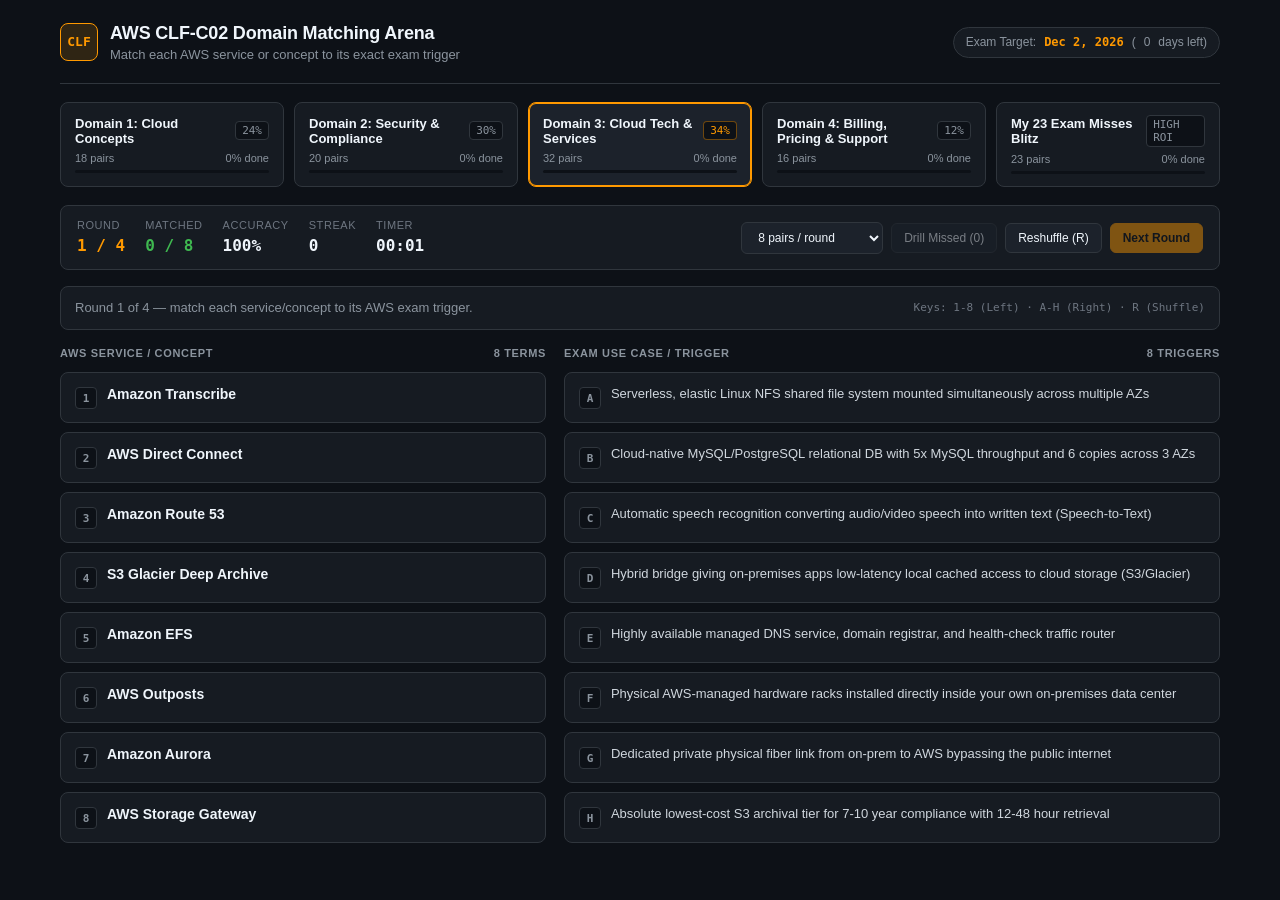
==== clf-c02-matching-game.html @ 7206f1bb "feat: add interactive AWS CLF-C02 domain matching arena game" ====
<!DOCTYPE html>
<html lang="en">
<head>
  <meta charset="UTF-8">
  <meta name="viewport" content="width=device-width, initial-scale=1.0">
  <title>AWS CLF-C02 Domain Matching Arena</title>
  <style>
    :root {
      --bg-canvas: #0d1117;
      --bg-surface: #161b22;
      --bg-elevated: #1c222b;
      --bg-hover: #212834;
      --border-default: #30363d;
      --border-strong: #484f58;
      --text-primary: #f0f6fc;
      --text-secondary: #8b949e;
      --text-muted: #6e7681;
      --aws-orange: #ff9900;
      --aws-orange-dim: rgba(255, 153, 0, 0.14);
      --accent-blue: #58a6ff;
      --accent-blue-dim: rgba(88, 166, 255, 0.14);
      --success: #2ea043;
      --success-bright: #3fb950;
      --success-dim: rgba(46, 160, 67, 0.15);
      --danger: #f85149;
      --danger-dim: rgba(248, 81, 73, 0.15);
      --radius: 8px;
      --font-sans: -apple-system, BlinkMacSystemFont, "Segoe UI", Roboto, Helvetica, Arial, sans-serif;
      --font-mono: ui-monospace, SFMono-Regular, Menlo, Monaco, Consolas, monospace;
    }

    * { box-sizing: border-box; margin: 0; padding: 0; }

    body {
      font-family: var(--font-sans);
      background: var(--bg-canvas);
      color: var(--text-primary);
      min-height: 100vh;
      line-height: 1.45;
      -webkit-font-smoothing: antialiased;
    }

    .app-shell {
      max-width: 1200px;
      margin: 0 auto;
      padding: 20px 20px 48px;
    }

    /* Header */
    .top-bar {
      display: flex;
      flex-wrap: wrap;
      align-items: center;
      justify-content: space-between;
      gap: 16px;
      padding-bottom: 18px;
      border-bottom: 1px solid var(--border-default);
      margin-bottom: 18px;
    }

    .brand {
      display: flex;
      align-items: center;
      gap: 12px;
    }

    .brand-badge {
      width: 38px;
      height: 38px;
      border-radius: var(--radius);
      background: var(--aws-orange-dim);
      border: 1px solid var(--aws-orange);
      color: var(--aws-orange);
      display: grid;
      place-items: center;
      font-weight: 700;
      font-family: var(--font-mono);
      font-size: 13px;
    }

    .brand h1 {
      font-size: 18px;
      font-weight: 600;
      letter-spacing: -0.01em;
    }

    .brand p {
      font-size: 13px;
      color: var(--text-secondary);
    }

    .countdown-pill {
      display: inline-flex;
      align-items: center;
      gap: 8px;
      padding: 6px 12px;
      border-radius: 999px;
      background: var(--bg-surface);
      border: 1px solid var(--border-default);
      font-size: 12px;
      color: var(--text-secondary);
    }

    .countdown-pill strong {
      color: var(--aws-orange);
      font-family: var(--font-mono);
    }

    /* Domain Tabs */
    .domain-tabs {
      display: grid;
      grid-template-columns: repeat(auto-fit, minmax(190px, 1fr));
      gap: 10px;
      margin-bottom: 18px;
    }

    .tab-btn {
      text-align: left;
      background: var(--bg-surface);
      border: 1px solid var(--border-default);
      border-radius: var(--radius);
      padding: 12px 14px;
      color: var(--text-primary);
      cursor: pointer;
      transition: border-color 0.15s ease, background 0.15s ease, transform 0.12s ease;
      position: relative;
    }

    .tab-btn:hover {
      background: var(--bg-elevated);
      border-color: var(--border-strong);
    }

    .tab-btn.active {
      background: var(--bg-elevated);
      border-color: var(--aws-orange);
      box-shadow: inset 0 0 0 1px var(--aws-orange);
    }

    .tab-top {
      display: flex;
      justify-content: space-between;
      align-items: center;
      margin-bottom: 4px;
      gap: 6px;
    }

    .tab-label {
      font-size: 13px;
      font-weight: 600;
    }

    .tab-weight {
      font-size: 11px;
      font-family: var(--font-mono);
      padding: 2px 6px;
      border-radius: 4px;
      background: var(--bg-canvas);
      border: 1px solid var(--border-default);
      color: var(--text-secondary);
    }

    .tab-btn.active .tab-weight {
      color: var(--aws-orange);
      border-color: rgba(255, 153, 0, 0.4);
    }

    .tab-meta {
      font-size: 11px;
      color: var(--text-secondary);
      display: flex;
      justify-content: space-between;
      margin-top: 6px;
    }

    .tab-progress-bar {
      height: 3px;
      background: var(--bg-canvas);
      border-radius: 2px;
      margin-top: 6px;
      overflow: hidden;
    }

    .tab-progress-fill {
      height: 100%;
      background: var(--success-bright);
      width: 0%;
      transition: width 0.25s ease;
    }

    /* HUD */
    .hud-bar {
      display: flex;
      flex-wrap: wrap;
      align-items: center;
      justify-content: space-between;
      gap: 12px;
      background: var(--bg-surface);
      border: 1px solid var(--border-default);
      border-radius: var(--radius);
      padding: 12px 16px;
      margin-bottom: 16px;
    }

    .hud-stats {
      display: flex;
      flex-wrap: wrap;
      gap: 20px;
    }

    .stat {
      display: flex;
      flex-direction: column;
    }

    .stat-label {
      font-size: 11px;
      text-transform: uppercase;
      letter-spacing: 0.05em;
      color: var(--text-muted);
    }

    .stat-val {
      font-size: 16px;
      font-weight: 600;
      font-family: var(--font-mono);
      color: var(--text-primary);
    }

    .stat-val.good { color: var(--success-bright); }
    .stat-val.accent { color: var(--aws-orange); }

    .hud-controls {
      display: flex;
      flex-wrap: wrap;
      align-items: center;
      gap: 8px;
    }

    .btn {
      background: var(--bg-elevated);
      border: 1px solid var(--border-default);
      color: var(--text-primary);
      padding: 7px 12px;
      border-radius: 6px;
      font-size: 12px;
      font-weight: 500;
      cursor: pointer;
      transition: background 0.15s ease, border-color 0.15s ease;
    }

    .btn:hover {
      background: var(--bg-hover);
      border-color: var(--border-strong);
    }

    .btn-primary {
      background: var(--aws-orange);
      border-color: var(--aws-orange);
      color: #0d1117;
      font-weight: 600;
    }

    .btn-primary:hover {
      background: #ffad33;
      border-color: #ffad33;
    }

    .btn:disabled {
      opacity: 0.45;
      cursor: not-allowed;
    }

    select.btn {
      padding-right: 24px;
    }

    /* Feedback Banner */
    .feedback-banner {
      min-height: 44px;
      padding: 10px 14px;
      border-radius: var(--radius);
      border: 1px solid var(--border-default);
      background: var(--bg-surface);
      margin-bottom: 16px;
      font-size: 13px;
      color: var(--text-secondary);
      display: flex;
      align-items: center;
      justify-content: space-between;
      gap: 12px;
      transition: border-color 0.2s ease, background 0.2s ease;
    }

    .feedback-banner.match {
      border-color: var(--success);
      background: var(--success-dim);
      color: var(--text-primary);
    }

    .feedback-banner.mismatch {
      border-color: var(--danger);
      background: var(--danger-dim);
      color: var(--text-primary);
    }

    .kbd-hint {
      font-size: 11px;
      color: var(--text-muted);
      font-family: var(--font-mono);
      white-space: nowrap;
    }

    /* Matching Board */
    .board {
      display: grid;
      grid-template-columns: 1fr 1.35fr;
      gap: 18px;
      align-items: start;
    }

    @media (max-width: 780px) {
      .board { grid-template-columns: 1fr; }
      .kbd-hint { display: none; }
    }

    .column-header {
      font-size: 11px;
      font-weight: 600;
      text-transform: uppercase;
      letter-spacing: 0.06em;
      color: var(--text-secondary);
      margin-bottom: 10px;
      display: flex;
      justify-content: space-between;
    }

    .card-stack {
      display: flex;
      flex-direction: column;
      gap: 9px;
    }

    .match-card {
      width: 100%;
      text-align: left;
      background: var(--bg-surface);
      border: 1px solid var(--border-default);
      border-radius: var(--radius);
      padding: 13px 14px;
      color: var(--text-primary);
      cursor: pointer;
      display: flex;
      align-items: flex-start;
      gap: 10px;
      font-size: 13.5px;
      transition: border-color 0.14s ease, background 0.14s ease, transform 0.12s ease, opacity 0.2s ease;
    }

    .match-card:hover:not(.matched) {
      background: var(--bg-elevated);
      border-color: var(--border-strong);
      transform: translateY(-1px);
    }

    .match-card.selected {
      background: var(--accent-blue-dim);
      border-color: var(--accent-blue);
      box-shadow: inset 0 0 0 1px var(--accent-blue);
    }

    .match-card.matched {
      background: var(--success-dim);
      border-color: rgba(46, 160, 67, 0.45);
      color: var(--text-secondary);
      cursor: default;
      opacity: 0.62;
    }

    .match-card.mismatch {
      background: var(--danger-dim);
      border-color: var(--danger);
      animation: shake 0.28s ease;
    }

    .key-tag {
      flex-shrink: 0;
      min-width: 22px;
      height: 22px;
      border-radius: 4px;
      background: var(--bg-canvas);
      border: 1px solid var(--border-default);
      color: var(--text-secondary);
      font-family: var(--font-mono);
      font-size: 11px;
      font-weight: 600;
      display: grid;
      place-items: center;
      margin-top: 1px;
    }

    .match-card.selected .key-tag {
      background: var(--accent-blue);
      border-color: var(--accent-blue);
      color: #0d1117;
    }

    .match-card.matched .key-tag {
      background: var(--success);
      border-color: var(--success);
      color: #ffffff;
    }

    .term-text {
      font-weight: 600;
      font-size: 14px;
    }

    .def-text {
      font-weight: 400;
      font-size: 13px;
      color: #d0d7de;
    }

    @keyframes shake {
      0%, 100% { transform: translateX(0); }
      25% { transform: translateX(-5px); }
      75% { transform: translateX(5px); }
    }

    /* Round Complete Overlay Card */
    .summary-panel {
      display: none;
      margin-top: 18px;
      background: var(--bg-surface);
      border: 1px solid var(--success);
      border-radius: var(--radius);
      padding: 20px;
    }

    .summary-panel.visible { display: block; }

    .summary-header {
      display: flex;
      flex-wrap: wrap;
      justify-content: space-between;
      align-items: center;
      gap: 12px;
      margin-bottom: 14px;
    }

    .summary-header h2 {
      font-size: 17px;
      color: var(--success-bright);
    }

    .missed-list {
      margin-top: 12px;
      border-top: 1px solid var(--border-default);
      padding-top: 12px;
    }

    .missed-list h3 {
      font-size: 12px;
      text-transform: uppercase;
      letter-spacing: 0.05em;
      color: var(--aws-orange);
      margin-bottom: 8px;
    }

    .missed-item {
      padding: 8px 10px;
      border-radius: 6px;
      background: var(--bg-canvas);
      border: 1px solid var(--border-default);
      margin-bottom: 6px;
      font-size: 13px;
    }

    .missed-item strong { color: var(--text-primary); }
    .missed-item span { color: var(--text-secondary); }
  </style>
</head>
<body>
  <div class="app-shell">
    <header class="top-bar">
      <div class="brand">
        <div class="brand-badge">CLF</div>
        <div>
          <h1>AWS CLF-C02 Domain Matching Arena</h1>
          <p>Match each AWS service or concept to its exact exam trigger</p>
        </div>
      </div>
      <div class="countdown-pill">
        Exam Target: <strong>Dec 2, 2026</strong> (<span id="daysLeft">8</span> days left)
      </div>
    </header>

    <nav class="domain-tabs" id="domainTabs" aria-label="CLF-C02 Domains"></nav>

    <section class="hud-bar">
      <div class="hud-stats">
        <div class="stat">
          <span class="stat-label">Round</span>
          <span class="stat-val accent" id="hudRound">1 / 2</span>
        </div>
        <div class="stat">
          <span class="stat-label">Matched</span>
          <span class="stat-val good" id="hudMatched">0 / 8</span>
        </div>
        <div class="stat">
          <span class="stat-label">Accuracy</span>
          <span class="stat-val" id="hudAccuracy">100%</span>
        </div>
        <div class="stat">
          <span class="stat-label">Streak</span>
          <span class="stat-val" id="hudStreak">0</span>
        </div>
        <div class="stat">
          <span class="stat-label">Timer</span>
          <span class="stat-val" id="hudTimer">00:00</span>
        </div>
      </div>
      <div class="hud-controls">
        <select id="roundSizeSelect" class="btn" title="Pairs per round">
          <option value="6">6 pairs / round</option>
          <option value="8" selected>8 pairs / round</option>
          <option value="10">10 pairs / round</option>
        </select>
        <button class="btn" id="btnRetryMissed" disabled>Drill Missed (0)</button>
        <button class="btn" id="btnShuffle">Reshuffle (R)</button>
        <button class="btn btn-primary" id="btnNextRound" disabled>Next Round</button>
      </div>
    </section>

    <div class="feedback-banner" id="feedbackBanner">
      <span id="feedbackText">Select a term on the left, then its matching AWS exam trigger on the right.</span>
      <span class="kbd-hint">Keys: 1-8 (Left) &middot; A-H (Right) &middot; R (Shuffle)</span>
    </div>

    <main class="board">
      <div>
        <div class="column-header">
          <span>AWS Service / Concept</span>
          <span id="leftCount"></span>
        </div>
        <div class="card-stack" id="leftColumn"></div>
      </div>
      <div>
        <div class="column-header">
          <span>Exam Use Case / Trigger</span>
          <span id="rightCount"></span>
        </div>
        <div class="card-stack" id="rightColumn"></div>
      </div>
    </main>

    <section class="summary-panel" id="summaryPanel">
      <div class="summary-header">
        <h2 id="summaryTitle">Round Complete</h2>
        <div style="display:flex; gap:8px;">
          <button class="btn" id="btnSummaryRetryMissed" style="display:none;">Drill Missed Pairs</button>
          <button class="btn btn-primary" id="btnSummaryNext">Continue</button>
        </div>
      </div>
      <p id="summaryStats" style="font-size:13px; color:var(--text-secondary);"></p>
      <div class="missed-list" id="missedListContainer" style="display:none;">
        <h3>Review Your Misses Before Moving On</h3>
        <div id="missedList"></div>
      </div>
    </section>
  </div>

  <script>
    const DECKS = {
      d1: {
        id: 'd1',
        name: 'Domain 1: Cloud Concepts',
        weight: '24%',
        pairs: [
          { term: 'Stop Guessing Capacity', def: 'Scale compute up/down on demand instead of buying idle servers ahead of holiday spikes', tip: 'Avoids over-provisioning and under-provisioning.' },
          { term: 'Trade Fixed for Variable Expense', def: 'Pay only for compute and storage consumed (OpEx) instead of upfront hardware CapEx', tip: 'Consumption-based pricing model.' },
          { term: 'Massive Economies of Scale', def: 'AWS aggregates usage from millions of customers to lower pay-as-you-go prices for everyone', tip: 'Volume-driven price reductions across AWS.' },
          { term: 'Operational Excellence Pillar', def: 'Operations as code, frequent small reversible changes, game days, and learning from failures', tip: 'Focuses on processes, runbooks, and automation.' },
          { term: 'Reliability Pillar', def: 'Automatically recover from failure, scale horizontally across Multi-AZ, and test recovery', tip: 'Focuses on architecture surviving & recovering from outages.' },
          { term: 'Performance Efficiency Pillar', def: 'Democratize advanced technologies, use serverless architectures, and go global in minutes', tip: 'Selecting the right resource types & sizes for workload speed.' },
          { term: 'Cost Optimization Pillar', def: 'Cloud Financial Management, consumption model, attribute spend, and use managed services', tip: 'Delivering business value at the lowest price point.' },
          { term: 'Sustainability Pillar', def: 'Reduce carbon footprint using energy-efficient AWS Graviton CPUs and maximizing utilization', tip: 'Minimizing environmental impact of cloud workloads.' },
          { term: 'Security Pillar', def: 'Strong identity foundation (least privilege), traceability, and encrypt data in transit & at rest', tip: 'Protecting data, systems, and assets at every layer.' },
          { term: 'AWS CAF: Business Perspective', def: 'Align cloud investments with digital transformation strategy and measurable business outcomes', tip: 'Business capabilities = Business, People, Governance.' },
          { term: 'AWS CAF: People Perspective', def: 'Workforce readiness, cloud skills training, culture, and organizational change management', tip: 'Focuses on teams and skills.' },
          { term: 'Rehost ("Lift and Shift")', def: 'Fastest migration strategy moving applications to AWS as-is with minimal changes', tip: 'Often uses AWS Application Migration Service (MGN).' },
          { term: 'Replatform ("Lift, Tinker & Shift")', def: 'Move to managed cloud services (e.g., self-managed DB to Amazon RDS) without rewriting app code', tip: 'Targeted cloud optimization without refactoring.' },
          { term: 'Repurchase ("Drop and Shop")', def: 'Replace legacy on-premises software by subscribing to a third-party SaaS product', tip: 'E.g., moving an old CRM to Salesforce or AWS Marketplace SaaS.' },
          { term: 'AWS SCT + AWS DMS', def: 'Convert database schema between different engines (Oracle to PostgreSQL) and migrate data', tip: 'Heterogeneous DB migration always pairs SCT + DMS.' },
          { term: 'Rightsizing (Compute Optimizer)', def: 'Analyze historical utilization to downsize over-provisioned EC2 instances to optimal types', tip: 'AWS Compute Optimizer uses ML for rightsizing recommendations.' },
          { term: 'AWS Snowball Edge', def: 'Ruggedized physical device for offline bulk transfer (80 TB) when internet bandwidth is slow', tip: 'Part of the AWS Snow Family for edge & offline migration.' },
          { term: 'AWS CloudFormation', def: 'Provision repeatable, identical AWS environments automatically using JSON/YAML templates (IaC)', tip: 'Native AWS Infrastructure as Code service.' }
        ]
      },
      d2: {
        id: 'd2',
        name: 'Domain 2: Security & Compliance',
        weight: '30%',
        pairs: [
          { term: 'Shared Responsibility: AWS', def: 'Security OF the Cloud: physical data centers, hardware, global network, and hypervisor layer', tip: 'AWS never accesses or patches your EC2 guest OS.' },
          { term: 'Shared Responsibility: Customer', def: 'Security IN the Cloud: customer data, IAM, Security Groups, encryption, and EC2 guest OS patches', tip: 'On RDS, OS & DB engine patching shifts to AWS.' },
          { term: 'Shared Controls (Both)', def: 'Patch Management, Configuration Management, and Awareness & Training', tip: 'Both AWS and the customer perform these at their respective layers.' },
          { term: 'AWS Artifact', def: 'Self-service portal to download AWS compliance reports (SOC, ISO, PCI) and accept HIPAA BAAs', tip: 'Think Artifact = audit paperwork & legal agreements.' },
          { term: 'AWS CloudTrail', def: 'Audits WHO did WHAT by logging every AWS API call and Management Console sign-in event', tip: 'CloudTrail leaves a paper trail for auditors.' },
          { term: 'AWS Config', def: 'Continuously records resource configuration history and evaluates changes against compliance rules', tip: 'Tells you WHAT a resource configuration looked like over time.' },
          { term: 'AWS Audit Manager', def: 'Continuously collects automated evidence to simplify ongoing risk and compliance audits', tip: 'Maps AWS usage to compliance frameworks like HIPAA/PCI.' },
          { term: 'Amazon GuardDuty', def: 'Intelligent ML threat detection analyzing CloudTrail, VPC Flow Logs, and DNS logs for attacks', tip: 'Spots compromised EC2s, crypto mining, and unusual API activity.' },
          { term: 'Amazon Inspector', def: 'Automated vulnerability scanner checking EC2, Lambda, and ECR images for software CVEs', tip: 'Think Inspector = inspects code/packages for CVEs.' },
          { term: 'Amazon Macie', def: 'Uses machine learning to automatically discover sensitive data and PII stored in Amazon S3', tip: 'Macie is strictly for S3 PII/sensitive data discovery.' },
          { term: 'AWS Security Hub', def: 'Central single-pane-of-glass dashboard aggregating findings from GuardDuty, Inspector, and Macie', tip: 'Unified security posture across accounts.' },
          { term: 'AWS Shield Standard', def: 'Free, always-on automatic Layer 3 & Layer 4 DDoS protection included for all AWS customers', tip: 'Shield Advanced adds 24/7 SRT & DDoS cost protection.' },
          { term: 'AWS WAF', def: 'Layer 7 Web Application Firewall blocking SQL injection, XSS, and malicious HTTP requests', tip: 'Attaches to CloudFront, ALB, and API Gateway.' },
          { term: 'Security Group vs. NACL', def: 'SG = Instance-level, stateful, allow-only | NACL = Subnet-level, stateless, allow & deny rules', tip: 'Use a NACL to explicitly block a specific bad IP.' },
          { term: 'Amazon Cognito', def: 'Authentication & user sign-up for millions of external web/mobile app end-users (social logins)', tip: 'Cognito = Customers / App End-Users.' },
          { term: 'AWS IAM Identity Center', def: 'Centralized workforce SSO for internal employees signing into multiple AWS Organizations accounts', tip: 'IAM Identity Center = Employees / Workforce.' },
          { term: 'AWS Secrets Manager', def: 'Securely stores database credentials and API keys with built-in automatic secret rotation', tip: 'Avoid hardcoding DB passwords in app code.' },
          { term: 'AWS CloudHSM vs. KMS', def: 'CloudHSM = Dedicated single-tenant HSM hardware (FIPS 140-2 L3) | KMS = Managed multi-tenant keys', tip: 'Single-tenant exclusive key control always means CloudHSM.' },
          { term: 'AWS Certificate Manager (ACM)', def: 'Provisions, manages, and automatically renews SSL/TLS certificates for HTTPS encryption in transit', tip: 'Public SSL/TLS certs via ACM are free.' },
          { term: 'IAM Role (Best Practice)', def: 'Grants temporary, auto-rotated credentials to EC2 instances or Lambda functions with least privilege', tip: 'Never store static IAM access keys on EC2.' }
        ]
      },
      d3: {
        id: 'd3',
        name: 'Domain 3: Cloud Tech & Services',
        weight: '34%',
        pairs: [
          { term: 'AWS Outposts', def: 'Physical AWS-managed hardware racks installed directly inside your own on-premises data center', tip: 'Your building = Outposts.' },
          { term: 'AWS Local Zones', def: 'AWS facilities placed in major metro areas (not your building) for single-digit ms latency', tip: 'Metro city proximity = Local Zones.' },
          { term: 'AWS Wavelength', def: 'Embeds AWS compute and storage directly inside 5G mobile telecom carrier networks', tip: '5G carrier edge = Wavelength.' },
          { term: 'AWS Fargate', def: 'Serverless compute engine for running Docker containers on Amazon ECS or EKS with no EC2 servers', tip: 'Serverless containers = Fargate; Serverless functions = Lambda.' },
          { term: 'AWS Elastic Beanstalk', def: 'PaaS where you upload web app code and AWS handles EC2, ELB, and Auto Scaling automatically', tip: 'Just upload code (Python/Java/Node) while keeping EC2 access.' },
          { term: 'Amazon S3 Intelligent-Tiering', def: 'Automatically moves S3 objects across tiers for unpredictable access patterns with zero retrieval fees', tip: 'Unknown or changing access patterns = Intelligent-Tiering.' },
          { term: 'S3 Glacier Deep Archive', def: 'Absolute lowest-cost S3 archival tier for 7-10 year compliance with 12-48 hour retrieval', tip: 'Cheapest storage in AWS.' },
          { term: 'EC2 Instance Store', def: 'Ephemeral (temporary) physically attached block storage — data is permanently lost on stop/terminate', tip: 'Scratch/cache only; persistent block storage is EBS.' },
          { term: 'Amazon EBS', def: 'Persistent network-attached block storage volume for a single EC2 instance within one AZ', tip: 'Data survives EC2 stop/start; snapshots go to S3.' },
          { term: 'Amazon EFS', def: 'Serverless, elastic Linux NFS shared file system mounted simultaneously across multiple AZs', tip: 'Linux multi-AZ file share = EFS; Windows SMB = FSx.' },
          { term: 'AWS Storage Gateway', def: 'Hybrid bridge giving on-premises apps low-latency local cached access to cloud storage (S3/Glacier)', tip: 'On-prem cached cloud storage = Storage Gateway.' },
          { term: 'Amazon Aurora', def: 'Cloud-native MySQL/PostgreSQL relational DB with 5x MySQL throughput and 6 copies across 3 AZs', tip: 'Auto-scales storage up to 128 TB.' },
          { term: 'Amazon DynamoDB', def: 'Fully managed serverless NoSQL key-value/document DB with single-digit millisecond latency', tip: 'Key-value/document at any scale.' },
          { term: 'Amazon Neptune', def: 'Fully managed graph database for social networks, fraud detection, and complex relationships', tip: 'Connected relationships/fraud = Neptune.' },
          { term: 'Amazon Athena', def: 'Serverless interactive SQL queries executed directly against files stored in Amazon S3', tip: 'No servers, no loading data — pay per TB scanned.' },
          { term: 'Amazon Redshift', def: 'Petabyte-scale cloud data warehouse (OLAP) for complex business intelligence SQL analytics', tip: 'Data warehouse = Redshift; ad-hoc S3 SQL = Athena.' },
          { term: 'AWS Glue', def: 'Serverless ETL (Extract, Transform, Load) service and centralized Data Catalog', tip: 'Prepares and transforms data for analytics.' },
          { term: 'Amazon Kinesis', def: 'Ingests and analyzes real-time streaming data (IoT telemetry, GPS, clickstreams) continuously', tip: 'Real-time streaming = Kinesis.' },
          { term: 'Amazon Textract', def: 'Extracts printed text, handwriting, and key-value tables from scanned PDF documents/forms', tip: 'Ex-TRACT text from scanned documents.' },
          { term: 'Amazon Polly', def: 'Converts written text into lifelike spoken audio (Text-to-Speech)', tip: '"Polly wants a cracker!" = talking parrot = Text-to-Speech.' },
          { term: 'Amazon Transcribe', def: 'Automatic speech recognition converting audio/video speech into written text (Speech-to-Text)', tip: 'Like a court transcriber writing down audio.' },
          { term: 'Amazon Rekognition', def: 'Analyzes images and videos to detect objects, faces, celebrities, and inappropriate content', tip: 'Computer vision for images & video.' },
          { term: 'Amazon Connect', def: 'Cloud-based omnichannel contact/call center (voice & chat routing) billed per call minute', tip: 'Connect = Call center; Lex = AI Chatbot.' },
          { term: 'Amazon WorkSpaces', def: 'Managed, persistent cloud virtual Windows and Linux desktops (VDI) for remote employees', tip: 'Full virtual desktop = WorkSpaces.' },
          { term: 'Amazon AppStream 2.0', def: 'Streams individual desktop applications directly into a user web browser without full VDI', tip: 'Browser-streamed apps = AppStream 2.0.' },
          { term: 'Amazon SQS', def: 'Managed pull-based message queue to decouple microservices and buffer traffic spikes', tip: 'Queue/decoupling = SQS.' },
          { term: 'Amazon SNS', def: 'Pub/Sub push notification service fanning out alerts to email, SMS, and Lambda simultaneously', tip: 'Fan-out push alerts = SNS; Workflows = Step Functions.' },
          { term: 'AWS CodePipeline', def: 'Orchestrates the end-to-end CI/CD release pipeline (CodeCommit -> CodeBuild -> CodeDeploy)', tip: 'Orchestrates releases; AWS X-Ray traces microservice latency.' },
          { term: 'AWS Direct Connect', def: 'Dedicated private physical fiber link from on-prem to AWS bypassing the public internet', tip: 'Site-to-Site VPN is encrypted over the public internet.' },
          { term: 'AWS Global Accelerator', def: 'Routes TCP/UDP/HTTP traffic over AWS private network using two static Anycast IPs (no caching)', tip: 'Static Anycast IPs & UDP = Global Accelerator; CDN caching = CloudFront.' },
          { term: 'NAT Gateway', def: 'Allows EC2 instances in a private subnet outbound-only internet access while blocking inbound traffic', tip: 'Public subnet = Internet Gateway; Private subnet = NAT Gateway.' },
          { term: 'Amazon Route 53', def: 'Highly available managed DNS service, domain registrar, and health-check traffic router', tip: 'Port 53 = DNS.' }
        ]
      },
      d4: {
        id: 'd4',
        name: 'Domain 4: Billing, Pricing & Support',
        weight: '12%',
        pairs: [
          { term: 'EC2 Spot Instances', def: 'Up to 90% off unused EC2 capacity for fault-tolerant, interruptible jobs (2-minute warning)', tip: 'Lowest cost for stateless batch workloads.' },
          { term: 'Compute Savings Plans', def: 'Most flexible 1- or 3-year spend commitment covering EC2 families, Regions, Fargate, and Lambda', tip: 'Standard RIs lock you to one EC2 family & Region.' },
          { term: 'EC2 Dedicated Hosts', def: 'Physical server dedicated solely to you with socket/core visibility for BYOL licensing compliance', tip: 'Dedicated Instances isolate hardware but hide sockets/cores.' },
          { term: 'Inbound vs. Outbound Data', def: 'Data transfer IN from the public internet is FREE ($0); data OUT to internet/cross-Region is charged', tip: 'IN = Free, OUT = Paid.' },
          { term: 'AWS Pricing Calculator', def: 'Estimates monthly AWS architecture costs BEFORE deploying any cloud resources', tip: 'Pre-deployment cost estimator.' },
          { term: 'AWS Cost Explorer', def: 'Visualizes historical AWS spending trends and forecasts costs up to 12 months ahead', tip: 'Post-deployment spend visualization & forecasting.' },
          { term: 'AWS Budgets', def: 'Sets custom cost or usage thresholds and sends automated email/SNS alerts when exceeded', tip: 'Think Budgets = threshold alerts.' },
          { term: 'AWS Cost & Usage Report (CUR)', def: 'Most comprehensive, granular line-item billing dataset delivered to Amazon S3', tip: 'Deepest billing granularity in AWS.' },
          { term: 'AWS Organizations', def: 'Consolidated single invoice, combined volume tier discounts, and shared RIs/Savings Plans', tip: 'Also enforces guardrails via Service Control Policies (SCPs).' },
          { term: 'Cost Allocation Tags', def: 'Key-value labels (e.g., Department=Sales) activated to break down costs by team in billing reports', tip: 'Must be activated in the Billing Console.' },
          { term: 'AWS Basic Support (Free)', def: 'Account & billing support only + 7 core Trusted Advisor checks (NO technical support engineers)', tip: 'Free for all AWS accounts.' },
          { term: 'AWS Business Support', def: 'Lowest-cost plan with 24/7 phone/chat/email (<1h Prod Down) AND full Trusted Advisor checks', tip: 'Also unlocks the AWS Support API.' },
          { term: 'AWS Enterprise On-Ramp', def: 'Includes Pooled TAMs, Concierge Support, 1 IEM/year, and <30 min Business-Critical Down SLA', tip: 'Bridge between Business and full Enterprise.' },
          { term: 'AWS Enterprise Support', def: 'Dedicated Technical Account Manager (TAM), Concierge Support, IEM included, and <15 min Critical SLA', tip: 'Fastest SLA (<15 min) + Dedicated TAM.' },
          { term: 'AWS Trusted Advisor', def: 'Real-time best-practice checks across Cost, Performance, Security, Fault Tolerance, & Service Limits', tip: '7 core checks on Basic/Dev; full set on Business+.' },
          { term: 'AWS IQ', def: 'Marketplace connecting customers with vetted, AWS-certified third-party freelancers for short projects', tip: 'Freelancers = IQ; AWS runs your ops = AMS; 3rd-party software = Marketplace.' }
        ]
      },
      misses: {
        id: 'misses',
        name: 'My 23 Exam Misses Blitz',
        weight: 'HIGH ROI',
        pairs: [
          { term: 'Stop Guessing Capacity', def: 'Avoid buying idle physical servers months ahead of holiday spikes (not Economies of Scale)', tip: 'Q1 miss — idle over-provisioned servers = Stop Guessing Capacity.' },
          { term: 'Operational Excellence Pillar', def: 'Operations as code, game days, and small reversible changes (not Reliability)', tip: 'Q7 miss — Processes & automation = Operational Excellence.' },
          { term: 'AWS SCT + AWS DMS', def: 'Migrate Oracle to Aurora PostgreSQL: SCT converts schema + DMS migrates data', tip: 'Q11 miss — Heterogeneous DB migration needs SCT + DMS.' },
          { term: 'Sustainability Pillar', def: 'Energy-efficient AWS Graviton processors and reducing carbon footprint (not Cost Optimization)', tip: 'Q28 miss — Carbon footprint / Graviton = Sustainability.' },
          { term: 'Performance Efficiency Pillar', def: 'Use serverless architectures and democratize advanced technologies', tip: 'Q55 miss — Serverless + democratize tech = Performance Efficiency.' },
          { term: 'Amazon Cognito', def: 'Millions of external web/mobile app end-users & social logins (not IAM Identity Center)', tip: 'Q17 miss — End-users = Cognito; Employees = IAM Identity Center.' },
          { term: 'Amazon GuardDuty', def: 'ML threat detection on CloudTrail, VPC Flow Logs, & DNS logs (not Macie)', tip: 'Q45 miss — Log threat detection = GuardDuty; S3 PII = Macie.' },
          { term: 'AWS CloudHSM', def: 'Dedicated single-tenant hardware security module for exclusive key control (not KMS)', tip: 'Q60 miss — Single-tenant HSM = CloudHSM.' },
          { term: 'Amazon Textract', def: 'Extract printed text, handwriting, and tables from scanned PDF invoices (not Transcribe)', tip: 'Q13 miss — Scanned docs = Textract.' },
          { term: 'Amazon Polly', def: 'Convert written text into lifelike spoken audio — Text-to-Speech (not Transcribe)', tip: 'Q58 miss — "Polly wants a cracker!" = Text-to-Speech.' },
          { term: 'AWS Outposts', def: 'Physical AWS-managed hardware racks inside your own factory/data center (not Local Zones)', tip: 'Q21 miss — Inside YOUR building = Outposts.' },
          { term: 'Amazon Athena', def: 'Serverless ad-hoc SQL queries directly on files in Amazon S3 (not Redshift)', tip: 'Q24 miss — Serverless SQL on S3 = Athena.' },
          { term: 'Amazon Neptune', def: 'Managed Graph database for social networks & fraud detection rings (not DynamoDB)', tip: 'Q27 miss — Complex connected relationships = Neptune.' },
          { term: 'Amazon WorkSpaces', def: 'Persistent cloud virtual Windows/Linux desktops (not AppStream 2.0)', tip: 'Q32 miss — Full desktops = WorkSpaces; Browser apps = AppStream.' },
          { term: 'AWS CodePipeline', def: 'Orchestrates end-to-end CI/CD release pipeline (not AWS X-Ray)', tip: 'Q36 miss — CI/CD orchestration = CodePipeline; Tracing = X-Ray.' },
          { term: 'Amazon Connect', def: 'Cloud omnichannel customer contact/call center billed per minute (not Lex)', tip: 'Q41 miss — Call center = Connect; Chatbot = Lex.' },
          { term: 'EC2 Instance Store', def: 'Ephemeral local disk — data is permanently lost when EC2 is stopped (not persistent)', tip: 'Q43 miss — Ephemeral/lost on stop = Instance Store.' },
          { term: 'AWS Storage Gateway', def: 'Hybrid on-premises local cache seamlessly backed by Amazon S3 (not EBS)', tip: 'Q53 miss — On-prem hybrid cache = Storage Gateway.' },
          { term: 'Amazon SNS', def: 'Pub/Sub push notifications fanning out to email, SMS, and Lambda (not Step Functions)', tip: 'Q51 miss — Push alerts = SNS; Workflows = Step Functions.' },
          { term: 'AWS Elastic Beanstalk', def: 'PaaS where you just upload web code and AWS manages EC2/ELB/Auto Scaling (not ECS)', tip: 'Q61 miss — Upload code PaaS = Elastic Beanstalk.' },
          { term: 'AWS Business Support', def: 'Lowest-cost plan with 24/7 phone/chat/email + Full Trusted Advisor checks (not Basic)', tip: 'Q4 miss — Basic has zero technical engineers.' },
          { term: 'Data Transfer IN ($0)', def: 'Inbound data from the public internet into AWS is FREE; outbound is charged', tip: 'Q47 miss — IN = Free ($0), OUT = Paid.' },
          { term: 'Compute Savings Plans', def: 'Most flexible 1-3 yr discount across EC2 families, Regions, Fargate, & Lambda (not Standard RI)', tip: 'Q54 miss — Maximum flexibility = Compute Savings Plans.' }
        ]
      }
    };

    const STORAGE_KEY = 'aws_clf_c02_matching_v1';
    const state = {
      deckId: 'd3', // default to Domain 3 (#1 priority)
      roundSize: 8,
      rounds: [],
      roundIndex: 0,
      currentPairs: [],
      leftItems: [],
      rightItems: [],
      selectedLeft: null,
      selectedRight: null,
      matchedIds: new Set(),
      attempts: 0,
      correct: 0,
      streak: 0,
      missedThisDeck: new Map(), // term -> pair
      isMissedDrill: false,
      timerSec: 0,
      timerHandle: null,
      locked: false,
      progress: loadProgress()
    };

    function loadProgress() {
      try { return JSON.parse(localStorage.getItem(STORAGE_KEY)) || {}; }
      catch { return {}; }
    }

    function saveProgress() {
      try { localStorage.setItem(STORAGE_KEY, JSON.stringify(state.progress)); }
      catch {}
    }

    function shuffle(arr) {
      const a = [...arr];
      for (let i = a.length - 1; i > 0; i--) {
        const j = Math.floor(Math.random() * (i + 1));
        [a[i], a[j]] = [a[j], a[i]];
      }
      return a;
    }

    function formatTime(sec) {
      const m = String(Math.floor(sec / 60)).padStart(2, '0');
      const s = String(sec % 60).padStart(2, '0');
      return `${m}:${s}`;
    }

    function updateCountdown() {
      const examDate = new Date('2026-12-02T09:00:00');
      const now = new Date();
      const diff = Math.max(0, Math.ceil((examDate - now) / (1000 * 60 * 60 * 24)));
      document.getElementById('daysLeft').textContent = diff;
    }

    function startTimer() {
      stopTimer();
      state.timerSec = 0;
      document.getElementById('hudTimer').textContent = '00:00';
      state.timerHandle = setInterval(() => {
        state.timerSec++;
        document.getElementById('hudTimer').textContent = formatTime(state.timerSec);
      }, 1000);
    }

    function stopTimer() {
      if (state.timerHandle) {
        clearInterval(state.timerHandle);
        state.timerHandle = null;
      }
    }

    function renderTabs() {
      const container = document.getElementById('domainTabs');
      container.innerHTML = '';
      Object.values(DECKS).forEach(deck => {
        const p = state.progress[deck.id] || { mastered: 0, bestTime: null };
        const pct = Math.min(100, Math.round((p.mastered / deck.pairs.length) * 100));
        const btn = document.createElement('button');
        btn.className = `tab-btn ${state.deckId === deck.id ? 'active' : ''}`;
        btn.innerHTML = `
          <div class="tab-top">
            <span class="tab-label">${deck.name}</span>
            <span class="tab-weight">${deck.weight}</span>
          </div>
          <div class="tab-meta">
            <span>${deck.pairs.length} pairs</span>
            <span>${p.bestTime ? 'Best ' + formatTime(p.bestTime) : pct + '% done'}</span>
          </div>
          <div class="tab-progress-bar">
            <div class="tab-progress-fill" style="width:${pct}%"></div>
          </div>
        `;
        btn.onclick = () => selectDeck(deck.id);
        container.appendChild(btn);
      });
    }

    function selectDeck(deckId, customPairs = null) {
      state.deckId = deckId;
      state.isMissedDrill = Boolean(customPairs);
      const source = customPairs ? shuffle(customPairs) : shuffle(DECKS[deckId].pairs);
      state.rounds = [];
      for (let i = 0; i < source.length; i += state.roundSize) {
        state.rounds.push(source.slice(i, i + state.roundSize));
      }
      state.roundIndex = 0;
      if (!customPairs) state.missedThisDeck.clear();
      renderTabs();
      loadRound(0);
    }

    function loadRound(idx) {
      state.roundIndex = idx;
      state.currentPairs = state.rounds[idx].map((p, i) => ({ ...p, uid: i }));
      state.leftItems = shuffle(state.currentPairs);
      state.rightItems = shuffle(state.currentPairs);
      state.selectedLeft = null;
      state.selectedRight = null;
      state.matchedIds = new Set();
      state.attempts = 0;
      state.correct = 0;
      state.streak = 0;
      state.locked = false;

      document.getElementById('summaryPanel').classList.remove('visible');
      document.getElementById('btnNextRound').disabled = true;
      setFeedback('neutral', state.isMissedDrill
        ? 'Missed-Pair Drill Mode: lock these into muscle memory!'
        : `Round ${idx + 1} of ${state.rounds.length} — match each service/concept to its AWS exam trigger.`);
      renderBoard();
      updateHud();
      startTimer();
    }

    function setFeedback(type, text) {
      const banner = document.getElementById('feedbackBanner');
      banner.className = 'feedback-banner' + (type === 'match' ? ' match' : type === 'mismatch' ? ' mismatch' : '');
      document.getElementById('feedbackText').textContent = text;
    }

    function updateHud() {
      const total = state.currentPairs.length;
      const matched = state.matchedIds.size;
      const acc = state.attempts === 0 ? 100 : Math.round((state.correct / state.attempts) * 100);
      document.getElementById('hudRound').textContent = state.isMissedDrill
        ? 'MISSES'
        : `${state.roundIndex + 1} / ${state.rounds.length}`;
      document.getElementById('hudMatched').textContent = `${matched} / ${total}`;
      document.getElementById('hudAccuracy').textContent = `${acc}%`;
      document.getElementById('hudStreak').textContent = state.streak;

      const missedCount = state.missedThisDeck.size;
      const btnMissed = document.getElementById('btnRetryMissed');
      btnMissed.textContent = `Drill Missed (${missedCount})`;
      btnMissed.disabled = missedCount === 0;
    }

    function renderBoard() {
      const leftCol = document.getElementById('leftColumn');
      const rightCol = document.getElementById('rightColumn');
      leftCol.innerHTML = '';
      rightCol.innerHTML = '';

      document.getElementById('leftCount').textContent = `${state.leftItems.length} terms`;
      document.getElementById('rightCount').textContent = `${state.rightItems.length} triggers`;

      state.leftItems.forEach((item, idx) => {
        const card = document.createElement('button');
        const isMatched = state.matchedIds.has(item.uid);
        const isSelected = state.selectedLeft === item.uid;
        card.className = `match-card ${isMatched ? 'matched' : ''} ${isSelected ? 'selected' : ''}`;
        card.dataset.side = 'left';
        card.dataset.uid = item.uid;
        card.disabled = isMatched;
        card.innerHTML = `
          <span class="key-tag">${isMatched ? '✓' : idx + 1}</span>
          <span class="term-text">${item.term}</span>
        `;
        card.onclick = () => handleSelect('left', item.uid);
        leftCol.appendChild(card);
      });

      const letters = 'ABCDEFGHIJ';
      state.rightItems.forEach((item, idx) => {
        const card = document.createElement('button');
        const isMatched = state.matchedIds.has(item.uid);
        const isSelected = state.selectedRight === item.uid;
        card.className = `match-card ${isMatched ? 'matched' : ''} ${isSelected ? 'selected' : ''}`;
        card.dataset.side = 'right';
        card.dataset.uid = item.uid;
        card.disabled = isMatched;
        card.innerHTML = `
          <span class="key-tag">${isMatched ? '✓' : letters[idx]}</span>
          <span class="def-text">${item.def}</span>
        `;
        card.onclick = () => handleSelect('right', item.uid);
        rightCol.appendChild(card);
      });
    }

    function handleSelect(side, uid) {
      if (state.locked || state.matchedIds.has(uid)) return;

      if (side === 'left') {
        state.selectedLeft = state.selectedLeft === uid ? null : uid;
      } else {
        state.selectedRight = state.selectedRight === uid ? null : uid;
      }

      if (state.selectedLeft !== null && state.selectedRight !== null) {
        evaluatePair(state.selectedLeft, state.selectedRight);
      } else {
        renderBoard();
      }
    }

    function evaluatePair(leftUid, rightUid) {
      state.attempts++;
      const leftPair = state.currentPairs.find(p => p.uid === leftUid);

      if (leftUid === rightUid) {
        state.correct++;
        state.streak++;
        state.matchedIds.add(leftUid);
        state.selectedLeft = null;
        state.selectedRight = null;
        setFeedback('match', `Matched! ${leftPair.term} — ${leftPair.tip}`);
        renderBoard();
        updateHud();

        if (state.matchedIds.size === state.currentPairs.length) {
          onRoundComplete();
        }
      } else {
        state.streak = 0;
        state.locked = true;
        state.missedThisDeck.set(leftPair.term, leftPair);
        setFeedback('mismatch', `Mismatch — Hint for ${leftPair.term}: ${leftPair.tip}`);
        renderBoard();

        // Flash red mismatch on the two chosen cards
        const lCard = document.querySelector(`.match-card[data-side="left"][data-uid="${leftUid}"]`);
        const rCard = document.querySelector(`.match-card[data-side="right"][data-uid="${rightUid}"]`);
        if (lCard) lCard.classList.add('mismatch');
        if (rCard) rCard.classList.add('mismatch');
        updateHud();

        setTimeout(() => {
          state.selectedLeft = null;
          state.selectedRight = null;
          state.locked = false;
          renderBoard();
        }, 420);
      }
    }

    function onRoundComplete() {
      stopTimer();
      const acc = Math.round((state.correct / state.attempts) * 100);
      const hasNext = state.roundIndex < state.rounds.length - 1;

      if (!state.isMissedDrill) {
        const prev = state.progress[state.deckId] || { mastered: 0, bestTime: null };
        const completedSoFar = Math.min(
          DECKS[state.deckId].pairs.length,
          (state.roundIndex + 1) * state.roundSize
        );
        prev.mastered = Math.max(prev.mastered, completedSoFar);
        if (!hasNext && (prev.bestTime === null || state.timerSec < prev.bestTime)) {
          prev.bestTime = state.timerSec;
        }
        state.progress[state.deckId] = prev;
        saveProgress();
        renderTabs();
      }

      document.getElementById('btnNextRound').disabled = !hasNext;
      const panel = document.getElementById('summaryPanel');
      panel.classList.add('visible');

      document.getElementById('summaryTitle').textContent = hasNext
        ? `Round ${state.roundIndex + 1} Complete!`
        : `${DECKS[state.deckId].name} — Deck Cleared!`;

      document.getElementById('summaryStats').textContent =
        `Accuracy: ${acc}% (${state.correct}/${state.attempts}) • Time: ${formatTime(state.timerSec)} • Misses this deck: ${state.missedThisDeck.size}`;

      const nextBtn = document.getElementById('btnSummaryNext');
      nextBtn.textContent = hasNext ? `Start Round ${state.roundIndex + 2}` : 'Play Deck Again';
      nextBtn.onclick = () => {
        if (hasNext) loadRound(state.roundIndex + 1);
        else selectDeck(state.deckId);
      };

      const missedArr = Array.from(state.missedThisDeck.values());
      const missedBox = document.getElementById('missedListContainer');
      const missedBtn = document.getElementById('btnSummaryRetryMissed');
      if (missedArr.length > 0) {
        missedBox.style.display = 'block';
        missedBtn.style.display = 'inline-block';
        document.getElementById('missedList').innerHTML = missedArr.map(m =>
          `<div class="missed-item"><strong>${m.term}:</strong> <span>${m.def}</span></div>`
        ).join('');
      } else {
        missedBox.style.display = 'none';
        missedBtn.style.display = 'none';
      }
    }

    // Controls
    document.getElementById('btnShuffle').onclick = () => selectDeck(state.deckId);
    document.getElementById('btnNextRound').onclick = () => {
      if (state.roundIndex < state.rounds.length - 1) loadRound(state.roundIndex + 1);
    };
    document.getElementById('btnRetryMissed').onclick = () => {
      const missed = Array.from(state.missedThisDeck.values());
      if (missed.length) selectDeck(state.deckId, missed);
    };
    document.getElementById('btnSummaryRetryMissed').onclick = () => {
      const missed = Array.from(state.missedThisDeck.values());
      if (missed.length) selectDeck(state.deckId, missed);
    };
    document.getElementById('roundSizeSelect').onchange = (e) => {
      state.roundSize = Number(e.target.value);
      selectDeck(state.deckId);
    };

    // Keyboard shortcuts: 1-9/0 for left, A-J for right, R for reshuffle
    document.addEventListener('keydown', (e) => {
      if (e.target.tagName === 'SELECT' || e.target.tagName === 'INPUT') return;
      const key = e.key.toUpperCase();
      if (key === 'R') { selectDeck(state.deckId); return; }
      if (/^[1-9]$/.test(key)) {
        const idx = Number(key) - 1;
        if (state.leftItems[idx]) handleSelect('left', state.leftItems[idx].uid);
      } else if (key === '0' && state.leftItems[9]) {
        handleSelect('left', state.leftItems[9].uid);
      } else if (/^[A-J]$/.test(key)) {
        const idx = key.charCodeAt(0) - 65;
        if (state.rightItems[idx]) handleSelect('right', state.rightItems[idx].uid);
      }
    });

    updateCountdown();
    selectDeck('d3');
  </script>
</body>
</html>
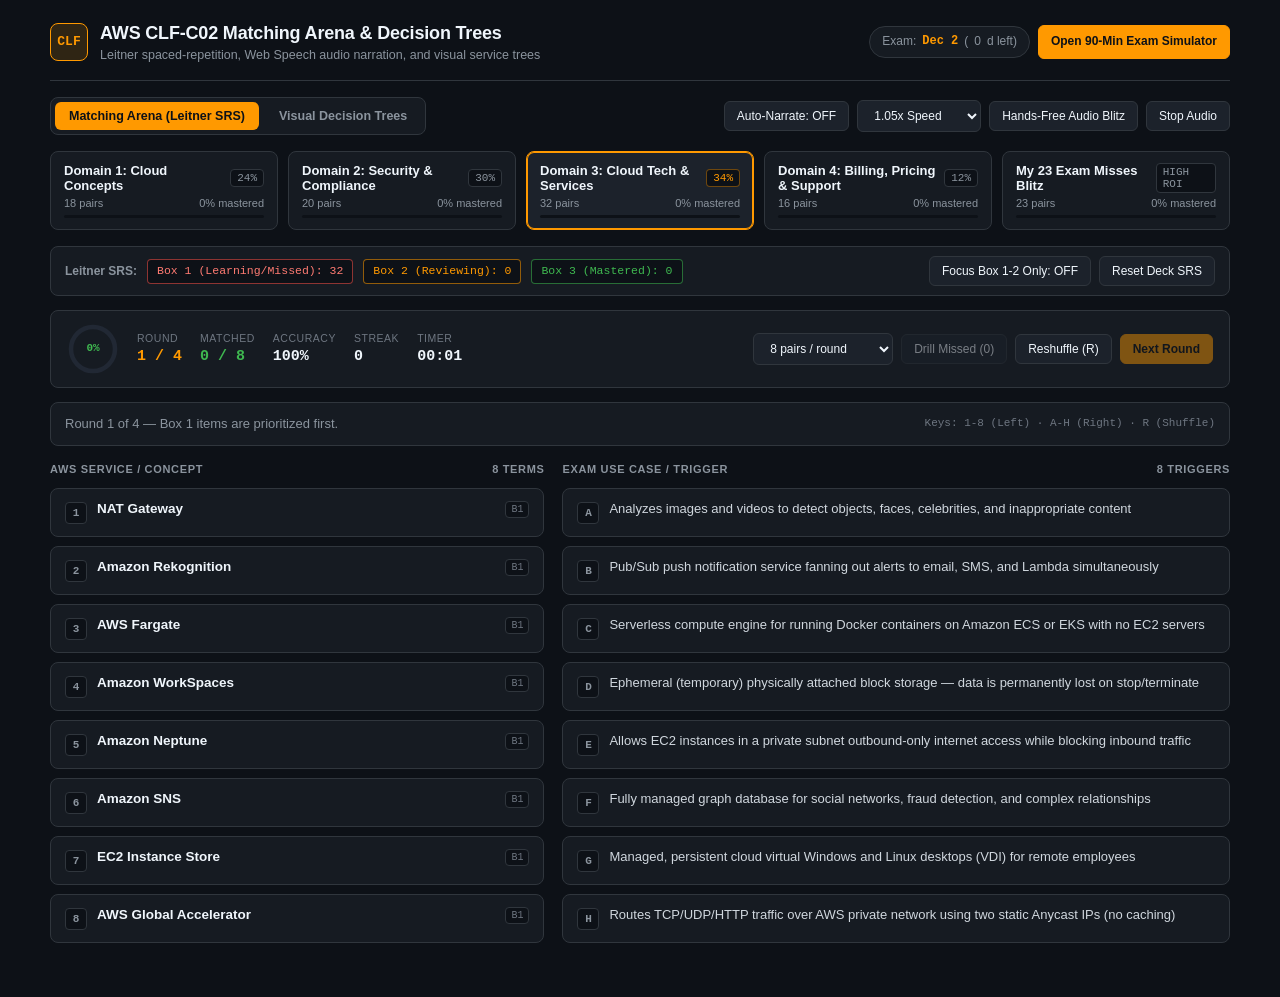
==== commit b769cc0c: "feat(clf-c02): add CLF-C02 exam simulator, exam data, practice exams 02-03, and update matching game" ====
--- a/clf-c02-matching-game.html
+++ b/clf-c02-matching-game.html
@@ -3,7 +3,7 @@
 <head>
   <meta charset="UTF-8">
   <meta name="viewport" content="width=device-width, initial-scale=1.0">
-  <title>AWS CLF-C02 Domain Matching Arena</title>
+  <title>AWS CLF-C02 Matching Arena, Leitner SRS &amp; Decision Trees</title>
   <style>
     :root {
       --bg-canvas: #0d1117;
@@ -40,387 +40,171 @@
       -webkit-font-smoothing: antialiased;
     }
 
-    .app-shell {
-      max-width: 1200px;
-      margin: 0 auto;
-      padding: 20px 20px 48px;
-    }
+    .app-shell { max-width: 1220px; margin: 0 auto; padding: 20px 20px 52px; }
 
     /* Header */
     .top-bar {
-      display: flex;
-      flex-wrap: wrap;
-      align-items: center;
-      justify-content: space-between;
-      gap: 16px;
-      padding-bottom: 18px;
-      border-bottom: 1px solid var(--border-default);
-      margin-bottom: 18px;
-    }
-
-    .brand {
-      display: flex;
-      align-items: center;
-      gap: 12px;
-    }
-
+      display: flex; flex-wrap: wrap; align-items: center; justify-content: space-between;
+      gap: 14px; padding-bottom: 16px; border-bottom: 1px solid var(--border-default); margin-bottom: 16px;
+    }
+    .brand { display: flex; align-items: center; gap: 12px; }
     .brand-badge {
-      width: 38px;
-      height: 38px;
-      border-radius: var(--radius);
-      background: var(--aws-orange-dim);
-      border: 1px solid var(--aws-orange);
-      color: var(--aws-orange);
-      display: grid;
-      place-items: center;
-      font-weight: 700;
-      font-family: var(--font-mono);
-      font-size: 13px;
-    }
-
-    .brand h1 {
-      font-size: 18px;
-      font-weight: 600;
-      letter-spacing: -0.01em;
-    }
-
-    .brand p {
-      font-size: 13px;
-      color: var(--text-secondary);
-    }
-
+      width: 38px; height: 38px; border-radius: var(--radius);
+      background: var(--aws-orange-dim); border: 1px solid var(--aws-orange);
+      color: var(--aws-orange); display: grid; place-items: center;
+      font-weight: 700; font-family: var(--font-mono); font-size: 13px;
+    }
+    .brand h1 { font-size: 18px; font-weight: 600; letter-spacing: -0.01em; }
+    .brand p { font-size: 12.5px; color: var(--text-secondary); }
+
+    .header-right { display: flex; flex-wrap: wrap; align-items: center; gap: 8px; }
     .countdown-pill {
-      display: inline-flex;
-      align-items: center;
-      gap: 8px;
-      padding: 6px 12px;
-      border-radius: 999px;
-      background: var(--bg-surface);
-      border: 1px solid var(--border-default);
-      font-size: 12px;
-      color: var(--text-secondary);
-    }
-
-    .countdown-pill strong {
-      color: var(--aws-orange);
-      font-family: var(--font-mono);
-    }
+      display: inline-flex; align-items: center; gap: 6px;
+      padding: 6px 12px; border-radius: 999px;
+      background: var(--bg-surface); border: 1px solid var(--border-default);
+      font-size: 12px; color: var(--text-secondary);
+    }
+    .countdown-pill strong { color: var(--aws-orange); font-family: var(--font-mono); }
+
+    /* Mode Switcher */
+    .mode-bar {
+      display: flex; flex-wrap: wrap; align-items: center; justify-content: space-between;
+      gap: 12px; margin-bottom: 16px;
+    }
+    .mode-pills { display: flex; gap: 6px; background: var(--bg-surface); padding: 4px; border-radius: var(--radius); border: 1px solid var(--border-default); }
+    .mode-btn {
+      background: transparent; border: none; color: var(--text-secondary);
+      padding: 7px 14px; border-radius: 6px; font-size: 12.5px; font-weight: 600; cursor: pointer;
+    }
+    .mode-btn.active { background: var(--aws-orange); color: #0d1117; }
+
+    .audio-bar { display: flex; flex-wrap: wrap; align-items: center; gap: 8px; }
 
     /* Domain Tabs */
     .domain-tabs {
-      display: grid;
-      grid-template-columns: repeat(auto-fit, minmax(190px, 1fr));
-      gap: 10px;
-      margin-bottom: 18px;
-    }
-
+      display: grid; grid-template-columns: repeat(auto-fit, minmax(190px, 1fr));
+      gap: 10px; margin-bottom: 16px;
+    }
     .tab-btn {
-      text-align: left;
-      background: var(--bg-surface);
-      border: 1px solid var(--border-default);
-      border-radius: var(--radius);
-      padding: 12px 14px;
-      color: var(--text-primary);
-      cursor: pointer;
-      transition: border-color 0.15s ease, background 0.15s ease, transform 0.12s ease;
-      position: relative;
-    }
-
-    .tab-btn:hover {
-      background: var(--bg-elevated);
-      border-color: var(--border-strong);
-    }
-
-    .tab-btn.active {
-      background: var(--bg-elevated);
-      border-color: var(--aws-orange);
-      box-shadow: inset 0 0 0 1px var(--aws-orange);
-    }
-
-    .tab-top {
-      display: flex;
-      justify-content: space-between;
-      align-items: center;
-      margin-bottom: 4px;
-      gap: 6px;
-    }
-
-    .tab-label {
-      font-size: 13px;
-      font-weight: 600;
-    }
-
+      text-align: left; background: var(--bg-surface); border: 1px solid var(--border-default);
+      border-radius: var(--radius); padding: 11px 13px; color: var(--text-primary);
+      cursor: pointer; transition: border-color 0.15s ease, background 0.15s ease;
+    }
+    .tab-btn:hover { background: var(--bg-elevated); border-color: var(--border-strong); }
+    .tab-btn.active { background: var(--bg-elevated); border-color: var(--aws-orange); box-shadow: inset 0 0 0 1px var(--aws-orange); }
+    .tab-top { display: flex; justify-content: space-between; align-items: center; gap: 6px; margin-bottom: 4px; }
+    .tab-label { font-size: 13px; font-weight: 600; }
     .tab-weight {
-      font-size: 11px;
-      font-family: var(--font-mono);
-      padding: 2px 6px;
-      border-radius: 4px;
-      background: var(--bg-canvas);
-      border: 1px solid var(--border-default);
-      color: var(--text-secondary);
-    }
-
-    .tab-btn.active .tab-weight {
-      color: var(--aws-orange);
-      border-color: rgba(255, 153, 0, 0.4);
-    }
-
-    .tab-meta {
-      font-size: 11px;
-      color: var(--text-secondary);
-      display: flex;
-      justify-content: space-between;
-      margin-top: 6px;
-    }
-
-    .tab-progress-bar {
-      height: 3px;
-      background: var(--bg-canvas);
-      border-radius: 2px;
-      margin-top: 6px;
-      overflow: hidden;
-    }
-
-    .tab-progress-fill {
-      height: 100%;
-      background: var(--success-bright);
-      width: 0%;
-      transition: width 0.25s ease;
-    }
+      font-size: 11px; font-family: var(--font-mono); padding: 2px 6px; border-radius: 4px;
+      background: var(--bg-canvas); border: 1px solid var(--border-default); color: var(--text-secondary);
+    }
+    .tab-btn.active .tab-weight { color: var(--aws-orange); border-color: rgba(255, 153, 0, 0.4); }
+    .tab-meta { font-size: 11px; color: var(--text-secondary); display: flex; justify-content: space-between; margin-top: 4px; }
+    .tab-progress-bar { height: 3px; background: var(--bg-canvas); border-radius: 2px; margin-top: 6px; overflow: hidden; }
+    .tab-progress-fill { height: 100%; background: var(--success-bright); width: 0%; transition: width 0.25s ease; }
 
     /* HUD */
     .hud-bar {
-      display: flex;
-      flex-wrap: wrap;
-      align-items: center;
-      justify-content: space-between;
-      gap: 12px;
-      background: var(--bg-surface);
-      border: 1px solid var(--border-default);
-      border-radius: var(--radius);
-      padding: 12px 16px;
-      margin-bottom: 16px;
-    }
-
-    .hud-stats {
-      display: flex;
-      flex-wrap: wrap;
-      gap: 20px;
-    }
-
-    .stat {
-      display: flex;
-      flex-direction: column;
-    }
-
-    .stat-label {
-      font-size: 11px;
-      text-transform: uppercase;
-      letter-spacing: 0.05em;
-      color: var(--text-muted);
-    }
-
-    .stat-val {
-      font-size: 16px;
-      font-weight: 600;
-      font-family: var(--font-mono);
-      color: var(--text-primary);
-    }
-
+      display: flex; flex-wrap: wrap; align-items: center; justify-content: space-between;
+      gap: 14px; background: var(--bg-surface); border: 1px solid var(--border-default);
+      border-radius: var(--radius); padding: 12px 16px; margin-bottom: 14px;
+    }
+    .hud-left { display: flex; align-items: center; gap: 18px; flex-wrap: wrap; }
+
+    /* Radial Progress Ring SVG */
+    .mastery-ring { position: relative; width: 52px; height: 52px; flex-shrink: 0; }
+    .mastery-ring svg { transform: rotate(-90deg); width: 52px; height: 52px; }
+    .mastery-ring span {
+      position: absolute; inset: 0; display: grid; place-items: center;
+      font-family: var(--font-mono); font-size: 11px; font-weight: 700; color: var(--success-bright);
+    }
+
+    .hud-stats { display: flex; flex-wrap: wrap; gap: 18px; }
+    .stat { display: flex; flex-direction: column; }
+    .stat-label { font-size: 10.5px; text-transform: uppercase; letter-spacing: 0.05em; color: var(--text-muted); }
+    .stat-val { font-size: 15px; font-weight: 600; font-family: var(--font-mono); }
     .stat-val.good { color: var(--success-bright); }
     .stat-val.accent { color: var(--aws-orange); }
 
-    .hud-controls {
-      display: flex;
-      flex-wrap: wrap;
-      align-items: center;
-      gap: 8px;
-    }
+    .hud-controls { display: flex; flex-wrap: wrap; align-items: center; gap: 8px; }
 
     .btn {
-      background: var(--bg-elevated);
-      border: 1px solid var(--border-default);
-      color: var(--text-primary);
-      padding: 7px 12px;
-      border-radius: 6px;
-      font-size: 12px;
-      font-weight: 500;
-      cursor: pointer;
+      display: inline-flex; align-items: center; gap: 6px;
+      background: var(--bg-elevated); border: 1px solid var(--border-default);
+      color: var(--text-primary); padding: 7px 12px; border-radius: 6px;
+      font-size: 12px; font-weight: 500; cursor: pointer; text-decoration: none;
       transition: background 0.15s ease, border-color 0.15s ease;
     }
-
-    .btn:hover {
-      background: var(--bg-hover);
-      border-color: var(--border-strong);
-    }
-
-    .btn-primary {
-      background: var(--aws-orange);
-      border-color: var(--aws-orange);
-      color: #0d1117;
-      font-weight: 600;
-    }
-
-    .btn-primary:hover {
-      background: #ffad33;
-      border-color: #ffad33;
-    }
-
-    .btn:disabled {
-      opacity: 0.45;
-      cursor: not-allowed;
-    }
-
-    select.btn {
-      padding-right: 24px;
-    }
+    .btn:hover:not(:disabled) { background: var(--bg-hover); border-color: var(--border-strong); }
+    .btn:disabled { opacity: 0.45; cursor: not-allowed; }
+    .btn-primary { background: var(--aws-orange); border-color: var(--aws-orange); color: #0d1117; font-weight: 600; }
+    .btn-primary:hover:not(:disabled) { background: #ffad33; border-color: #ffad33; }
+    .btn.toggled { border-color: var(--accent-blue); background: var(--accent-blue-dim); color: #9ecbff; }
+    select.btn { padding-right: 22px; }
+
+    /* Leitner Boxes Bar */
+    .leitner-strip {
+      display: flex; flex-wrap: wrap; align-items: center; justify-content: space-between;
+      gap: 10px; background: var(--bg-surface); border: 1px solid var(--border-default);
+      border-radius: var(--radius); padding: 9px 14px; margin-bottom: 14px; font-size: 12px;
+    }
+    .leitner-boxes { display: flex; flex-wrap: wrap; gap: 10px; align-items: center; }
+    .box-pill {
+      padding: 3px 9px; border-radius: 4px; font-family: var(--font-mono); font-size: 11.5px;
+      background: var(--bg-canvas); border: 1px solid var(--border-default);
+    }
+    .box-pill.b1 { border-color: rgba(248, 81, 73, 0.55); color: #ff7b72; }
+    .box-pill.b2 { border-color: rgba(255, 153, 0, 0.55); color: var(--aws-orange); }
+    .box-pill.b3 { border-color: rgba(63, 185, 80, 0.55); color: var(--success-bright); }
 
     /* Feedback Banner */
     .feedback-banner {
-      min-height: 44px;
-      padding: 10px 14px;
-      border-radius: var(--radius);
-      border: 1px solid var(--border-default);
-      background: var(--bg-surface);
-      margin-bottom: 16px;
-      font-size: 13px;
-      color: var(--text-secondary);
-      display: flex;
-      align-items: center;
-      justify-content: space-between;
-      gap: 12px;
-      transition: border-color 0.2s ease, background 0.2s ease;
-    }
-
-    .feedback-banner.match {
-      border-color: var(--success);
-      background: var(--success-dim);
-      color: var(--text-primary);
-    }
-
-    .feedback-banner.mismatch {
-      border-color: var(--danger);
-      background: var(--danger-dim);
-      color: var(--text-primary);
-    }
-
-    .kbd-hint {
-      font-size: 11px;
-      color: var(--text-muted);
-      font-family: var(--font-mono);
-      white-space: nowrap;
-    }
+      min-height: 44px; padding: 10px 14px; border-radius: var(--radius);
+      border: 1px solid var(--border-default); background: var(--bg-surface);
+      margin-bottom: 16px; font-size: 13px; color: var(--text-secondary);
+      display: flex; align-items: center; justify-content: space-between; gap: 12px;
+    }
+    .feedback-banner.match { border-color: var(--success); background: var(--success-dim); color: var(--text-primary); }
+    .feedback-banner.mismatch { border-color: var(--danger); background: var(--danger-dim); color: var(--text-primary); }
+    .kbd-hint { font-size: 11px; color: var(--text-muted); font-family: var(--font-mono); white-space: nowrap; }
 
     /* Matching Board */
-    .board {
-      display: grid;
-      grid-template-columns: 1fr 1.35fr;
-      gap: 18px;
-      align-items: start;
-    }
-
-    @media (max-width: 780px) {
-      .board { grid-template-columns: 1fr; }
-      .kbd-hint { display: none; }
-    }
+    .board { display: grid; grid-template-columns: 1fr 1.35fr; gap: 18px; align-items: start; }
+    @media (max-width: 780px) { .board { grid-template-columns: 1fr; } .kbd-hint { display: none; } }
 
     .column-header {
-      font-size: 11px;
-      font-weight: 600;
-      text-transform: uppercase;
-      letter-spacing: 0.06em;
-      color: var(--text-secondary);
-      margin-bottom: 10px;
-      display: flex;
-      justify-content: space-between;
-    }
-
-    .card-stack {
-      display: flex;
-      flex-direction: column;
-      gap: 9px;
-    }
+      font-size: 11px; font-weight: 600; text-transform: uppercase; letter-spacing: 0.06em;
+      color: var(--text-secondary); margin-bottom: 10px; display: flex; justify-content: space-between;
+    }
+    .card-stack { display: flex; flex-direction: column; gap: 9px; }
 
     .match-card {
-      width: 100%;
-      text-align: left;
-      background: var(--bg-surface);
-      border: 1px solid var(--border-default);
-      border-radius: var(--radius);
-      padding: 13px 14px;
-      color: var(--text-primary);
-      cursor: pointer;
-      display: flex;
-      align-items: flex-start;
-      gap: 10px;
-      font-size: 13.5px;
+      width: 100%; text-align: left; background: var(--bg-surface);
+      border: 1px solid var(--border-default); border-radius: var(--radius);
+      padding: 12px 14px; color: var(--text-primary); cursor: pointer;
+      display: flex; align-items: flex-start; gap: 10px; font-size: 13.5px;
       transition: border-color 0.14s ease, background 0.14s ease, transform 0.12s ease, opacity 0.2s ease;
     }
-
-    .match-card:hover:not(.matched) {
-      background: var(--bg-elevated);
-      border-color: var(--border-strong);
-      transform: translateY(-1px);
-    }
-
-    .match-card.selected {
-      background: var(--accent-blue-dim);
-      border-color: var(--accent-blue);
-      box-shadow: inset 0 0 0 1px var(--accent-blue);
-    }
-
-    .match-card.matched {
-      background: var(--success-dim);
-      border-color: rgba(46, 160, 67, 0.45);
-      color: var(--text-secondary);
-      cursor: default;
-      opacity: 0.62;
-    }
-
-    .match-card.mismatch {
-      background: var(--danger-dim);
-      border-color: var(--danger);
-      animation: shake 0.28s ease;
-    }
+    .match-card:hover:not(.matched) { background: var(--bg-elevated); border-color: var(--border-strong); transform: translateY(-1px); }
+    .match-card.selected { background: var(--accent-blue-dim); border-color: var(--accent-blue); box-shadow: inset 0 0 0 1px var(--accent-blue); }
+    .match-card.matched { background: var(--success-dim); border-color: rgba(46, 160, 67, 0.45); color: var(--text-secondary); cursor: default; opacity: 0.6; }
+    .match-card.mismatch { background: var(--danger-dim); border-color: var(--danger); animation: shake 0.28s ease; }
 
     .key-tag {
-      flex-shrink: 0;
-      min-width: 22px;
-      height: 22px;
-      border-radius: 4px;
-      background: var(--bg-canvas);
-      border: 1px solid var(--border-default);
-      color: var(--text-secondary);
-      font-family: var(--font-mono);
-      font-size: 11px;
-      font-weight: 600;
-      display: grid;
-      place-items: center;
-      margin-top: 1px;
-    }
-
-    .match-card.selected .key-tag {
-      background: var(--accent-blue);
-      border-color: var(--accent-blue);
-      color: #0d1117;
-    }
-
-    .match-card.matched .key-tag {
-      background: var(--success);
-      border-color: var(--success);
-      color: #ffffff;
-    }
-
-    .term-text {
-      font-weight: 600;
-      font-size: 14px;
-    }
-
-    .def-text {
-      font-weight: 400;
-      font-size: 13px;
-      color: #d0d7de;
-    }
+      flex-shrink: 0; min-width: 22px; height: 22px; border-radius: 4px;
+      background: var(--bg-canvas); border: 1px solid var(--border-default);
+      color: var(--text-secondary); font-family: var(--font-mono); font-size: 11px; font-weight: 600;
+      display: grid; place-items: center; margin-top: 1px;
+    }
+    .match-card.selected .key-tag { background: var(--accent-blue); border-color: var(--accent-blue); color: #0d1117; }
+    .match-card.matched .key-tag { background: var(--success); border-color: var(--success); color: #fff; }
+    .box-dot {
+      margin-left: auto; font-family: var(--font-mono); font-size: 10px;
+      padding: 2px 5px; border-radius: 4px; background: var(--bg-canvas);
+      border: 1px solid var(--border-default); color: var(--text-muted); flex-shrink: 0;
+    }
+    .term-text { font-weight: 600; font-size: 13.5px; }
+    .def-text { font-weight: 400; font-size: 13px; color: #d0d7de; }
 
     @keyframes shake {
       0%, 100% { transform: translateX(0); }
@@ -428,57 +212,64 @@
       75% { transform: translateX(5px); }
     }
 
-    /* Round Complete Overlay Card */
+    @keyframes pulse-glow {
+      0%, 100% { box-shadow: 0 0 0 0 rgba(255, 153, 0, 0.55); }
+      50% { box-shadow: 0 0 0 6px rgba(255, 153, 0, 0); }
+    }
+
+    /* Summary Panel */
     .summary-panel {
-      display: none;
-      margin-top: 18px;
-      background: var(--bg-surface);
-      border: 1px solid var(--success);
-      border-radius: var(--radius);
-      padding: 20px;
-    }
-
+      display: none; margin-top: 18px; background: var(--bg-surface);
+      border: 1px solid var(--success); border-radius: var(--radius); padding: 20px;
+    }
     .summary-panel.visible { display: block; }
-
-    .summary-header {
-      display: flex;
-      flex-wrap: wrap;
-      justify-content: space-between;
-      align-items: center;
-      gap: 12px;
-      margin-bottom: 14px;
-    }
-
-    .summary-header h2 {
-      font-size: 17px;
-      color: var(--success-bright);
-    }
-
-    .missed-list {
-      margin-top: 12px;
-      border-top: 1px solid var(--border-default);
-      padding-top: 12px;
-    }
-
-    .missed-list h3 {
-      font-size: 12px;
-      text-transform: uppercase;
-      letter-spacing: 0.05em;
-      color: var(--aws-orange);
-      margin-bottom: 8px;
-    }
-
-    .missed-item {
-      padding: 8px 10px;
-      border-radius: 6px;
-      background: var(--bg-canvas);
-      border: 1px solid var(--border-default);
-      margin-bottom: 6px;
-      font-size: 13px;
-    }
-
-    .missed-item strong { color: var(--text-primary); }
-    .missed-item span { color: var(--text-secondary); }
+    .summary-header { display: flex; flex-wrap: wrap; justify-content: space-between; align-items: center; gap: 12px; margin-bottom: 10px; }
+    .summary-header h2 { font-size: 17px; color: var(--success-bright); }
+    .missed-list { margin-top: 12px; border-top: 1px solid var(--border-default); padding-top: 12px; }
+    .missed-list h3 { font-size: 12px; text-transform: uppercase; letter-spacing: 0.05em; color: var(--aws-orange); margin-bottom: 8px; }
+    .missed-item { padding: 8px 10px; border-radius: 6px; background: var(--bg-canvas); border: 1px solid var(--border-default); margin-bottom: 6px; font-size: 13px; }
+
+    /* Hands-Free Audio Blitz Panel */
+    .audio-blitz-panel {
+      display: none; background: var(--bg-surface); border: 1px solid var(--accent-blue);
+      border-radius: var(--radius); padding: 20px; margin-bottom: 16px;
+    }
+    .audio-blitz-panel.visible { display: block; }
+
+    /* Decision Trees View */
+    .trees-view { display: none; }
+    .trees-view.visible { display: block; }
+    .tree-tabs { display: flex; flex-wrap: wrap; gap: 8px; margin-bottom: 16px; }
+    .tree-stage {
+      background: var(--bg-surface); border: 1px solid var(--border-default);
+      border-radius: var(--radius); padding: 22px;
+    }
+    .tree-trail {
+      display: flex; flex-wrap: wrap; align-items: center; gap: 8px;
+      margin-bottom: 18px; padding-bottom: 12px; border-bottom: 1px solid var(--border-default);
+      font-size: 12px; color: var(--text-secondary);
+    }
+    .trail-chip {
+      padding: 4px 10px; border-radius: 999px; background: var(--bg-canvas);
+      border: 1px solid var(--border-default); color: var(--text-primary);
+    }
+    .tree-node {
+      background: var(--bg-canvas); border: 1px solid var(--aws-orange);
+      border-radius: var(--radius); padding: 18px; margin-bottom: 16px;
+      animation: pulse-glow 2s infinite;
+    }
+    .tree-node.leaf { border-color: var(--success-bright); background: var(--success-dim); animation: none; }
+    .tree-node h2 { font-size: 17px; margin-bottom: 6px; }
+    .tree-node p { font-size: 13.5px; color: #d0d7de; }
+    .tree-branches { display: grid; grid-template-columns: repeat(auto-fit, minmax(230px, 1fr)); gap: 10px; }
+    .branch-btn {
+      text-align: left; background: var(--bg-elevated); border: 1px solid var(--border-default);
+      border-radius: var(--radius); padding: 14px; color: var(--text-primary); cursor: pointer;
+      transition: border-color 0.15s ease, transform 0.12s ease;
+    }
+    .branch-btn:hover { border-color: var(--aws-orange); transform: translateY(-1px); }
+    .branch-btn strong { display: block; font-size: 13.5px; margin-bottom: 3px; color: var(--aws-orange); }
+    .branch-btn span { font-size: 12px; color: var(--text-secondary); }
   </style>
 </head>
 <body>
@@ -487,86 +278,138 @@
       <div class="brand">
         <div class="brand-badge">CLF</div>
         <div>
-          <h1>AWS CLF-C02 Domain Matching Arena</h1>
-          <p>Match each AWS service or concept to its exact exam trigger</p>
+          <h1>AWS CLF-C02 Matching Arena &amp; Decision Trees</h1>
+          <p>Leitner spaced-repetition, Web Speech audio narration, and visual service trees</p>
         </div>
       </div>
-      <div class="countdown-pill">
-        Exam Target: <strong>Dec 2, 2026</strong> (<span id="daysLeft">8</span> days left)
+      <div class="header-right">
+        <div class="countdown-pill">Exam: <strong>Dec 2</strong> (<span id="daysLeft">7</span>d left)</div>
+        <a href="clf-c02-exam-simulator.html" class="btn btn-primary">Open 90-Min Exam Simulator</a>
       </div>
     </header>
 
-    <nav class="domain-tabs" id="domainTabs" aria-label="CLF-C02 Domains"></nav>
-
-    <section class="hud-bar">
-      <div class="hud-stats">
-        <div class="stat">
-          <span class="stat-label">Round</span>
-          <span class="stat-val accent" id="hudRound">1 / 2</span>
-        </div>
-        <div class="stat">
-          <span class="stat-label">Matched</span>
-          <span class="stat-val good" id="hudMatched">0 / 8</span>
-        </div>
-        <div class="stat">
-          <span class="stat-label">Accuracy</span>
-          <span class="stat-val" id="hudAccuracy">100%</span>
-        </div>
-        <div class="stat">
-          <span class="stat-label">Streak</span>
-          <span class="stat-val" id="hudStreak">0</span>
-        </div>
-        <div class="stat">
-          <span class="stat-label">Timer</span>
-          <span class="stat-val" id="hudTimer">00:00</span>
+    <div class="mode-bar">
+      <div class="mode-pills">
+        <button class="mode-btn active" id="modeMatching">Matching Arena (Leitner SRS)</button>
+        <button class="mode-btn" id="modeTrees">Visual Decision Trees</button>
+      </div>
+      <div class="audio-bar">
+        <button class="btn" id="btnToggleVoice">Auto-Narrate: OFF</button>
+        <select id="voiceRate" class="btn" title="Speech narration speed">
+          <option value="0.9">0.9x Speed</option>
+          <option value="1.05" selected>1.05x Speed</option>
+          <option value="1.25">1.25x Speed</option>
+          <option value="1.45">1.45x Speed</option>
+        </select>
+        <button class="btn" id="btnHandsFree">Hands-Free Audio Blitz</button>
+        <button class="btn" id="btnStopVoice">Stop Audio</button>
+      </div>
+    </div>
+
+    <!-- HANDS-FREE AUDIO BLITZ -->
+    <section class="audio-blitz-panel" id="audioBlitzPanel">
+      <div style="display:flex; justify-content:space-between; align-items:center; gap:10px; flex-wrap:wrap; margin-bottom:10px;">
+        <strong style="color:var(--accent-blue); font-size:14px;">Hands-Free Audio Blitz (Reads Term -> 3s Pause -> Answer &amp; Tip)</strong>
+        <div style="display:flex; gap:8px;">
+          <button class="btn" id="btnBlitzSkip">Next Card</button>
+          <button class="btn" id="btnBlitzClose">Stop Blitz</button>
         </div>
       </div>
-      <div class="hud-controls">
-        <select id="roundSizeSelect" class="btn" title="Pairs per round">
-          <option value="6">6 pairs / round</option>
-          <option value="8" selected>8 pairs / round</option>
-          <option value="10">10 pairs / round</option>
-        </select>
-        <button class="btn" id="btnRetryMissed" disabled>Drill Missed (0)</button>
-        <button class="btn" id="btnShuffle">Reshuffle (R)</button>
-        <button class="btn btn-primary" id="btnNextRound" disabled>Next Round</button>
-      </div>
+      <div id="blitzTerm" style="font-size:18px; font-weight:600; margin-bottom:6px;">Ready...</div>
+      <div id="blitzDef" style="font-size:13.5px; color:var(--text-secondary);">Starting spoken review of Box 1 &amp; Box 2 terms in the active deck.</div>
     </section>
 
-    <div class="feedback-banner" id="feedbackBanner">
-      <span id="feedbackText">Select a term on the left, then its matching AWS exam trigger on the right.</span>
-      <span class="kbd-hint">Keys: 1-8 (Left) &middot; A-H (Right) &middot; R (Shuffle)</span>
-    </div>
-
-    <main class="board">
-      <div>
-        <div class="column-header">
-          <span>AWS Service / Concept</span>
-          <span id="leftCount"></span>
+    <!-- MATCHING ARENA VIEW -->
+    <div id="matchingView">
+      <nav class="domain-tabs" id="domainTabs" aria-label="CLF-C02 Domains"></nav>
+
+      <div class="leitner-strip">
+        <div class="leitner-boxes">
+          <strong style="color:var(--text-secondary);">Leitner SRS:</strong>
+          <span class="box-pill b1" id="box1Count">Box 1 (Learning/Missed): 0</span>
+          <span class="box-pill b2" id="box2Count">Box 2 (Reviewing): 0</span>
+          <span class="box-pill b3" id="box3Count">Box 3 (Mastered): 0</span>
         </div>
-        <div class="card-stack" id="leftColumn"></div>
-      </div>
-      <div>
-        <div class="column-header">
-          <span>Exam Use Case / Trigger</span>
-          <span id="rightCount"></span>
-        </div>
-        <div class="card-stack" id="rightColumn"></div>
-      </div>
-    </main>
-
-    <section class="summary-panel" id="summaryPanel">
-      <div class="summary-header">
-        <h2 id="summaryTitle">Round Complete</h2>
-        <div style="display:flex; gap:8px;">
-          <button class="btn" id="btnSummaryRetryMissed" style="display:none;">Drill Missed Pairs</button>
-          <button class="btn btn-primary" id="btnSummaryNext">Continue</button>
+        <div style="display:flex; gap:8px; flex-wrap:wrap;">
+          <button class="btn" id="btnLeitnerDue">Focus Box 1-2 Only: OFF</button>
+          <button class="btn" id="btnResetLeitner">Reset Deck SRS</button>
         </div>
       </div>
-      <p id="summaryStats" style="font-size:13px; color:var(--text-secondary);"></p>
-      <div class="missed-list" id="missedListContainer" style="display:none;">
-        <h3>Review Your Misses Before Moving On</h3>
-        <div id="missedList"></div>
+
+      <section class="hud-bar">
+        <div class="hud-left">
+          <div class="mastery-ring" title="Box 3 Mastery % for active deck">
+            <svg viewBox="0 0 52 52">
+              <circle cx="26" cy="26" r="22" fill="none" stroke="#212834" stroke-width="4.5" />
+              <circle id="masteryRingFill" cx="26" cy="26" r="22" fill="none" stroke="#3fb950" stroke-width="4.5"
+                stroke-dasharray="138.23" stroke-dashoffset="138.23" stroke-linecap="round" />
+            </svg>
+            <span id="masteryRingPct">0%</span>
+          </div>
+          <div class="hud-stats">
+            <div class="stat"><span class="stat-label">Round</span><span class="stat-val accent" id="hudRound">1 / 4</span></div>
+            <div class="stat"><span class="stat-label">Matched</span><span class="stat-val good" id="hudMatched">0 / 8</span></div>
+            <div class="stat"><span class="stat-label">Accuracy</span><span class="stat-val" id="hudAccuracy">100%</span></div>
+            <div class="stat"><span class="stat-label">Streak</span><span class="stat-val" id="hudStreak">0</span></div>
+            <div class="stat"><span class="stat-label">Timer</span><span class="stat-val" id="hudTimer">00:00</span></div>
+          </div>
+        </div>
+        <div class="hud-controls">
+          <select id="roundSizeSelect" class="btn" title="Pairs per round">
+            <option value="6">6 pairs / round</option>
+            <option value="8" selected>8 pairs / round</option>
+            <option value="10">10 pairs / round</option>
+          </select>
+          <button class="btn" id="btnRetryMissed" disabled>Drill Missed (0)</button>
+          <button class="btn" id="btnShuffle">Reshuffle (R)</button>
+          <button class="btn btn-primary" id="btnNextRound" disabled>Next Round</button>
+        </div>
+      </section>
+
+      <div class="feedback-banner" id="feedbackBanner">
+        <span id="feedbackText">Select a term on the left, then its matching AWS exam trigger on the right. Missed pairs auto-requeue in Box 1.</span>
+        <span class="kbd-hint">Keys: 1-8 (Left) &middot; A-H (Right) &middot; R (Shuffle)</span>
+      </div>
+
+      <main class="board">
+        <div>
+          <div class="column-header"><span>AWS Service / Concept</span><span id="leftCount"></span></div>
+          <div class="card-stack" id="leftColumn"></div>
+        </div>
+        <div>
+          <div class="column-header"><span>Exam Use Case / Trigger</span><span id="rightCount"></span></div>
+          <div class="card-stack" id="rightColumn"></div>
+        </div>
+      </main>
+
+      <section class="summary-panel" id="summaryPanel">
+        <div class="summary-header">
+          <h2 id="summaryTitle">Round Complete</h2>
+          <div style="display:flex; gap:8px;">
+            <button class="btn" id="btnSummaryRetryMissed" style="display:none;">Drill Missed Pairs</button>
+            <button class="btn btn-primary" id="btnSummaryNext">Continue</button>
+          </div>
+        </div>
+        <p id="summaryStats" style="font-size:13px; color:var(--text-secondary);"></p>
+        <div class="missed-list" id="missedListContainer" style="display:none;">
+          <h3>Auto-Requeued to Box 1 — Review Before Continuing</h3>
+          <div id="missedList"></div>
+        </div>
+      </section>
+    </div>
+
+    <!-- VISUAL DECISION TREES VIEW -->
+    <section class="trees-view" id="treesView">
+      <div class="tree-tabs" id="treeTabs"></div>
+      <div class="tree-stage">
+        <div class="tree-trail" id="treeTrail"></div>
+        <div class="tree-node" id="treeNodeBox"></div>
+        <div class="tree-branches" id="treeBranches"></div>
+        <div style="display:flex; gap:8px; margin-top:16px; padding-top:14px; border-top:1px solid var(--border-default);">
+          <button class="btn" id="btnTreeBack">Step Back</button>
+          <button class="btn" id="btnTreeReset">Restart Tree</button>
+          <button class="btn btn-primary" id="btnTreeSpeak">Read Node Aloud</button>
+        </div>
       </div>
     </section>
   </div>
@@ -574,51 +417,47 @@
   <script>
     const DECKS = {
       d1: {
-        id: 'd1',
-        name: 'Domain 1: Cloud Concepts',
-        weight: '24%',
+        id: 'd1', name: 'Domain 1: Cloud Concepts', weight: '24%',
         pairs: [
           { term: 'Stop Guessing Capacity', def: 'Scale compute up/down on demand instead of buying idle servers ahead of holiday spikes', tip: 'Avoids over-provisioning and under-provisioning.' },
           { term: 'Trade Fixed for Variable Expense', def: 'Pay only for compute and storage consumed (OpEx) instead of upfront hardware CapEx', tip: 'Consumption-based pricing model.' },
           { term: 'Massive Economies of Scale', def: 'AWS aggregates usage from millions of customers to lower pay-as-you-go prices for everyone', tip: 'Volume-driven price reductions across AWS.' },
           { term: 'Operational Excellence Pillar', def: 'Operations as code, frequent small reversible changes, game days, and learning from failures', tip: 'Focuses on processes, runbooks, and automation.' },
-          { term: 'Reliability Pillar', def: 'Automatically recover from failure, scale horizontally across Multi-AZ, and test recovery', tip: 'Focuses on architecture surviving & recovering from outages.' },
-          { term: 'Performance Efficiency Pillar', def: 'Democratize advanced technologies, use serverless architectures, and go global in minutes', tip: 'Selecting the right resource types & sizes for workload speed.' },
+          { term: 'Reliability Pillar', def: 'Automatically recover from failure, scale horizontally across Multi-AZ, and test recovery', tip: 'Focuses on architecture surviving and recovering from outages.' },
+          { term: 'Performance Efficiency Pillar', def: 'Democratize advanced technologies, use serverless architectures, and go global in minutes', tip: 'Selecting the right resource types and sizes for workload speed.' },
           { term: 'Cost Optimization Pillar', def: 'Cloud Financial Management, consumption model, attribute spend, and use managed services', tip: 'Delivering business value at the lowest price point.' },
           { term: 'Sustainability Pillar', def: 'Reduce carbon footprint using energy-efficient AWS Graviton CPUs and maximizing utilization', tip: 'Minimizing environmental impact of cloud workloads.' },
-          { term: 'Security Pillar', def: 'Strong identity foundation (least privilege), traceability, and encrypt data in transit & at rest', tip: 'Protecting data, systems, and assets at every layer.' },
-          { term: 'AWS CAF: Business Perspective', def: 'Align cloud investments with digital transformation strategy and measurable business outcomes', tip: 'Business capabilities = Business, People, Governance.' },
+          { term: 'Security Pillar', def: 'Strong identity foundation (least privilege), traceability, and encrypt data in transit and at rest', tip: 'Protecting data, systems, and assets at every layer.' },
+          { term: 'AWS CAF: Business Perspective', def: 'Align cloud investments with digital transformation strategy and measurable business outcomes', tip: 'Business capabilities are Business, People, and Governance.' },
           { term: 'AWS CAF: People Perspective', def: 'Workforce readiness, cloud skills training, culture, and organizational change management', tip: 'Focuses on teams and skills.' },
-          { term: 'Rehost ("Lift and Shift")', def: 'Fastest migration strategy moving applications to AWS as-is with minimal changes', tip: 'Often uses AWS Application Migration Service (MGN).' },
-          { term: 'Replatform ("Lift, Tinker & Shift")', def: 'Move to managed cloud services (e.g., self-managed DB to Amazon RDS) without rewriting app code', tip: 'Targeted cloud optimization without refactoring.' },
-          { term: 'Repurchase ("Drop and Shop")', def: 'Replace legacy on-premises software by subscribing to a third-party SaaS product', tip: 'E.g., moving an old CRM to Salesforce or AWS Marketplace SaaS.' },
-          { term: 'AWS SCT + AWS DMS', def: 'Convert database schema between different engines (Oracle to PostgreSQL) and migrate data', tip: 'Heterogeneous DB migration always pairs SCT + DMS.' },
+          { term: 'Rehost ("Lift and Shift")', def: 'Fastest migration strategy moving applications to AWS as-is with minimal changes', tip: 'Often uses AWS Application Migration Service.' },
+          { term: 'Replatform ("Lift, Tinker & Shift")', def: 'Move to managed cloud services (self-managed DB to Amazon RDS) without rewriting app code', tip: 'Targeted cloud optimization without refactoring.' },
+          { term: 'Repurchase ("Drop and Shop")', def: 'Replace legacy on-premises software by subscribing to a third-party SaaS product', tip: 'Moving an old CRM to Salesforce or AWS Marketplace SaaS.' },
+          { term: 'AWS SCT + AWS DMS', def: 'Convert database schema between different engines (Oracle to PostgreSQL) and migrate data', tip: 'Heterogeneous DB migration always pairs SCT with DMS.' },
           { term: 'Rightsizing (Compute Optimizer)', def: 'Analyze historical utilization to downsize over-provisioned EC2 instances to optimal types', tip: 'AWS Compute Optimizer uses ML for rightsizing recommendations.' },
-          { term: 'AWS Snowball Edge', def: 'Ruggedized physical device for offline bulk transfer (80 TB) when internet bandwidth is slow', tip: 'Part of the AWS Snow Family for edge & offline migration.' },
+          { term: 'AWS Snowball Edge', def: 'Ruggedized physical device for offline bulk transfer (80 TB) when internet bandwidth is slow', tip: 'Part of the AWS Snow Family for edge and offline migration.' },
           { term: 'AWS CloudFormation', def: 'Provision repeatable, identical AWS environments automatically using JSON/YAML templates (IaC)', tip: 'Native AWS Infrastructure as Code service.' }
         ]
       },
       d2: {
-        id: 'd2',
-        name: 'Domain 2: Security & Compliance',
-        weight: '30%',
+        id: 'd2', name: 'Domain 2: Security & Compliance', weight: '30%',
         pairs: [
           { term: 'Shared Responsibility: AWS', def: 'Security OF the Cloud: physical data centers, hardware, global network, and hypervisor layer', tip: 'AWS never accesses or patches your EC2 guest OS.' },
-          { term: 'Shared Responsibility: Customer', def: 'Security IN the Cloud: customer data, IAM, Security Groups, encryption, and EC2 guest OS patches', tip: 'On RDS, OS & DB engine patching shifts to AWS.' },
+          { term: 'Shared Responsibility: Customer', def: 'Security IN the Cloud: customer data, IAM, Security Groups, encryption, and EC2 guest OS patches', tip: 'On RDS, OS and DB engine patching shifts to AWS.' },
           { term: 'Shared Controls (Both)', def: 'Patch Management, Configuration Management, and Awareness & Training', tip: 'Both AWS and the customer perform these at their respective layers.' },
-          { term: 'AWS Artifact', def: 'Self-service portal to download AWS compliance reports (SOC, ISO, PCI) and accept HIPAA BAAs', tip: 'Think Artifact = audit paperwork & legal agreements.' },
+          { term: 'AWS Artifact', def: 'Self-service portal to download AWS compliance reports (SOC, ISO, PCI) and accept HIPAA BAAs', tip: 'Think Artifact equals audit paperwork and legal agreements.' },
           { term: 'AWS CloudTrail', def: 'Audits WHO did WHAT by logging every AWS API call and Management Console sign-in event', tip: 'CloudTrail leaves a paper trail for auditors.' },
           { term: 'AWS Config', def: 'Continuously records resource configuration history and evaluates changes against compliance rules', tip: 'Tells you WHAT a resource configuration looked like over time.' },
-          { term: 'AWS Audit Manager', def: 'Continuously collects automated evidence to simplify ongoing risk and compliance audits', tip: 'Maps AWS usage to compliance frameworks like HIPAA/PCI.' },
+          { term: 'AWS Audit Manager', def: 'Continuously collects automated evidence to simplify ongoing risk and compliance audits', tip: 'Maps AWS usage to compliance frameworks like HIPAA and PCI.' },
           { term: 'Amazon GuardDuty', def: 'Intelligent ML threat detection analyzing CloudTrail, VPC Flow Logs, and DNS logs for attacks', tip: 'Spots compromised EC2s, crypto mining, and unusual API activity.' },
-          { term: 'Amazon Inspector', def: 'Automated vulnerability scanner checking EC2, Lambda, and ECR images for software CVEs', tip: 'Think Inspector = inspects code/packages for CVEs.' },
-          { term: 'Amazon Macie', def: 'Uses machine learning to automatically discover sensitive data and PII stored in Amazon S3', tip: 'Macie is strictly for S3 PII/sensitive data discovery.' },
+          { term: 'Amazon Inspector', def: 'Automated vulnerability scanner checking EC2, Lambda, and ECR images for software CVEs', tip: 'Inspector inspects code and packages for CVEs.' },
+          { term: 'Amazon Macie', def: 'Uses machine learning to automatically discover sensitive data and PII stored in Amazon S3', tip: 'Macie is strictly for S3 PII discovery.' },
           { term: 'AWS Security Hub', def: 'Central single-pane-of-glass dashboard aggregating findings from GuardDuty, Inspector, and Macie', tip: 'Unified security posture across accounts.' },
-          { term: 'AWS Shield Standard', def: 'Free, always-on automatic Layer 3 & Layer 4 DDoS protection included for all AWS customers', tip: 'Shield Advanced adds 24/7 SRT & DDoS cost protection.' },
+          { term: 'AWS Shield Standard', def: 'Free, always-on automatic Layer 3 & Layer 4 DDoS protection included for all AWS customers', tip: 'Shield Advanced adds 24/7 SRT and DDoS cost protection.' },
           { term: 'AWS WAF', def: 'Layer 7 Web Application Firewall blocking SQL injection, XSS, and malicious HTTP requests', tip: 'Attaches to CloudFront, ALB, and API Gateway.' },
           { term: 'Security Group vs. NACL', def: 'SG = Instance-level, stateful, allow-only | NACL = Subnet-level, stateless, allow & deny rules', tip: 'Use a NACL to explicitly block a specific bad IP.' },
-          { term: 'Amazon Cognito', def: 'Authentication & user sign-up for millions of external web/mobile app end-users (social logins)', tip: 'Cognito = Customers / App End-Users.' },
-          { term: 'AWS IAM Identity Center', def: 'Centralized workforce SSO for internal employees signing into multiple AWS Organizations accounts', tip: 'IAM Identity Center = Employees / Workforce.' },
+          { term: 'Amazon Cognito', def: 'Authentication & user sign-up for millions of external web/mobile app end-users (social logins)', tip: 'Cognito equals Customers and App End-Users.' },
+          { term: 'AWS IAM Identity Center', def: 'Centralized workforce SSO for internal employees signing into multiple AWS Organizations accounts', tip: 'IAM Identity Center equals Employees and Workforce.' },
           { term: 'AWS Secrets Manager', def: 'Securely stores database credentials and API keys with built-in automatic secret rotation', tip: 'Avoid hardcoding DB passwords in app code.' },
           { term: 'AWS CloudHSM vs. KMS', def: 'CloudHSM = Dedicated single-tenant HSM hardware (FIPS 140-2 L3) | KMS = Managed multi-tenant keys', tip: 'Single-tenant exclusive key control always means CloudHSM.' },
           { term: 'AWS Certificate Manager (ACM)', def: 'Provisions, manages, and automatically renews SSL/TLS certificates for HTTPS encryption in transit', tip: 'Public SSL/TLS certs via ACM are free.' },
@@ -626,102 +465,300 @@
         ]
       },
       d3: {
-        id: 'd3',
-        name: 'Domain 3: Cloud Tech & Services',
-        weight: '34%',
+        id: 'd3', name: 'Domain 3: Cloud Tech & Services', weight: '34%',
         pairs: [
-          { term: 'AWS Outposts', def: 'Physical AWS-managed hardware racks installed directly inside your own on-premises data center', tip: 'Your building = Outposts.' },
-          { term: 'AWS Local Zones', def: 'AWS facilities placed in major metro areas (not your building) for single-digit ms latency', tip: 'Metro city proximity = Local Zones.' },
-          { term: 'AWS Wavelength', def: 'Embeds AWS compute and storage directly inside 5G mobile telecom carrier networks', tip: '5G carrier edge = Wavelength.' },
-          { term: 'AWS Fargate', def: 'Serverless compute engine for running Docker containers on Amazon ECS or EKS with no EC2 servers', tip: 'Serverless containers = Fargate; Serverless functions = Lambda.' },
-          { term: 'AWS Elastic Beanstalk', def: 'PaaS where you upload web app code and AWS handles EC2, ELB, and Auto Scaling automatically', tip: 'Just upload code (Python/Java/Node) while keeping EC2 access.' },
-          { term: 'Amazon S3 Intelligent-Tiering', def: 'Automatically moves S3 objects across tiers for unpredictable access patterns with zero retrieval fees', tip: 'Unknown or changing access patterns = Intelligent-Tiering.' },
+          { term: 'AWS Outposts', def: 'Physical AWS-managed hardware racks installed directly inside your own on-premises data center', tip: 'Your building equals Outposts.' },
+          { term: 'AWS Local Zones', def: 'AWS facilities placed in major metro areas (not your building) for single-digit ms latency', tip: 'Metro city proximity equals Local Zones.' },
+          { term: 'AWS Wavelength', def: 'Embeds AWS compute and storage directly inside 5G mobile telecom carrier networks', tip: '5G carrier edge equals Wavelength.' },
+          { term: 'AWS Fargate', def: 'Serverless compute engine for running Docker containers on Amazon ECS or EKS with no EC2 servers', tip: 'Serverless containers equals Fargate; Serverless functions equals Lambda.' },
+          { term: 'AWS Elastic Beanstalk', def: 'PaaS where you upload web app code and AWS handles EC2, ELB, and Auto Scaling automatically', tip: 'Just upload code while keeping EC2 access.' },
+          { term: 'Amazon S3 Intelligent-Tiering', def: 'Automatically moves S3 objects across tiers for unpredictable access patterns with zero retrieval fees', tip: 'Unknown or changing access patterns equals Intelligent-Tiering.' },
           { term: 'S3 Glacier Deep Archive', def: 'Absolute lowest-cost S3 archival tier for 7-10 year compliance with 12-48 hour retrieval', tip: 'Cheapest storage in AWS.' },
-          { term: 'EC2 Instance Store', def: 'Ephemeral (temporary) physically attached block storage — data is permanently lost on stop/terminate', tip: 'Scratch/cache only; persistent block storage is EBS.' },
-          { term: 'Amazon EBS', def: 'Persistent network-attached block storage volume for a single EC2 instance within one AZ', tip: 'Data survives EC2 stop/start; snapshots go to S3.' },
-          { term: 'Amazon EFS', def: 'Serverless, elastic Linux NFS shared file system mounted simultaneously across multiple AZs', tip: 'Linux multi-AZ file share = EFS; Windows SMB = FSx.' },
-          { term: 'AWS Storage Gateway', def: 'Hybrid bridge giving on-premises apps low-latency local cached access to cloud storage (S3/Glacier)', tip: 'On-prem cached cloud storage = Storage Gateway.' },
+          { term: 'EC2 Instance Store', def: 'Ephemeral (temporary) physically attached block storage — data is permanently lost on stop/terminate', tip: 'Scratch or cache only; persistent block storage is EBS.' },
+          { term: 'Amazon EBS', def: 'Persistent network-attached block storage volume for a single EC2 instance within one AZ', tip: 'Data survives EC2 stop and start; snapshots go to S3.' },
+          { term: 'Amazon EFS', def: 'Serverless, elastic Linux NFS shared file system mounted simultaneously across multiple AZs', tip: 'Linux multi-AZ file share equals EFS; Windows SMB equals FSx.' },
+          { term: 'AWS Storage Gateway', def: 'Hybrid bridge giving on-premises apps low-latency local cached access to cloud storage (S3/Glacier)', tip: 'On-prem cached cloud storage equals Storage Gateway.' },
           { term: 'Amazon Aurora', def: 'Cloud-native MySQL/PostgreSQL relational DB with 5x MySQL throughput and 6 copies across 3 AZs', tip: 'Auto-scales storage up to 128 TB.' },
-          { term: 'Amazon DynamoDB', def: 'Fully managed serverless NoSQL key-value/document DB with single-digit millisecond latency', tip: 'Key-value/document at any scale.' },
-          { term: 'Amazon Neptune', def: 'Fully managed graph database for social networks, fraud detection, and complex relationships', tip: 'Connected relationships/fraud = Neptune.' },
+          { term: 'Amazon DynamoDB', def: 'Fully managed serverless NoSQL key-value/document DB with single-digit millisecond latency', tip: 'Key-value and document NoSQL at any scale.' },
+          { term: 'Amazon Neptune', def: 'Fully managed graph database for social networks, fraud detection, and complex relationships', tip: 'Connected relationships and fraud equals Neptune.' },
           { term: 'Amazon Athena', def: 'Serverless interactive SQL queries executed directly against files stored in Amazon S3', tip: 'No servers, no loading data — pay per TB scanned.' },
-          { term: 'Amazon Redshift', def: 'Petabyte-scale cloud data warehouse (OLAP) for complex business intelligence SQL analytics', tip: 'Data warehouse = Redshift; ad-hoc S3 SQL = Athena.' },
+          { term: 'Amazon Redshift', def: 'Petabyte-scale cloud data warehouse (OLAP) for complex business intelligence SQL analytics', tip: 'Data warehouse equals Redshift; ad-hoc S3 SQL equals Athena.' },
           { term: 'AWS Glue', def: 'Serverless ETL (Extract, Transform, Load) service and centralized Data Catalog', tip: 'Prepares and transforms data for analytics.' },
-          { term: 'Amazon Kinesis', def: 'Ingests and analyzes real-time streaming data (IoT telemetry, GPS, clickstreams) continuously', tip: 'Real-time streaming = Kinesis.' },
-          { term: 'Amazon Textract', def: 'Extracts printed text, handwriting, and key-value tables from scanned PDF documents/forms', tip: 'Ex-TRACT text from scanned documents.' },
-          { term: 'Amazon Polly', def: 'Converts written text into lifelike spoken audio (Text-to-Speech)', tip: '"Polly wants a cracker!" = talking parrot = Text-to-Speech.' },
+          { term: 'Amazon Kinesis', def: 'Ingests and analyzes real-time streaming data (IoT telemetry, GPS, clickstreams) continuously', tip: 'Real-time streaming equals Kinesis.' },
+          { term: 'Amazon Textract', def: 'Extracts printed text, handwriting, and key-value tables from scanned PDF documents/forms', tip: 'Extract text from scanned documents.' },
+          { term: 'Amazon Polly', def: 'Converts written text into lifelike spoken audio (Text-to-Speech)', tip: 'Polly wants a cracker — talking parrot equals Text-to-Speech.' },
           { term: 'Amazon Transcribe', def: 'Automatic speech recognition converting audio/video speech into written text (Speech-to-Text)', tip: 'Like a court transcriber writing down audio.' },
-          { term: 'Amazon Rekognition', def: 'Analyzes images and videos to detect objects, faces, celebrities, and inappropriate content', tip: 'Computer vision for images & video.' },
-          { term: 'Amazon Connect', def: 'Cloud-based omnichannel contact/call center (voice & chat routing) billed per call minute', tip: 'Connect = Call center; Lex = AI Chatbot.' },
-          { term: 'Amazon WorkSpaces', def: 'Managed, persistent cloud virtual Windows and Linux desktops (VDI) for remote employees', tip: 'Full virtual desktop = WorkSpaces.' },
-          { term: 'Amazon AppStream 2.0', def: 'Streams individual desktop applications directly into a user web browser without full VDI', tip: 'Browser-streamed apps = AppStream 2.0.' },
-          { term: 'Amazon SQS', def: 'Managed pull-based message queue to decouple microservices and buffer traffic spikes', tip: 'Queue/decoupling = SQS.' },
-          { term: 'Amazon SNS', def: 'Pub/Sub push notification service fanning out alerts to email, SMS, and Lambda simultaneously', tip: 'Fan-out push alerts = SNS; Workflows = Step Functions.' },
+          { term: 'Amazon Rekognition', def: 'Analyzes images and videos to detect objects, faces, celebrities, and inappropriate content', tip: 'Computer vision for images and video.' },
+          { term: 'Amazon Connect', def: 'Cloud-based omnichannel contact/call center (voice & chat routing) billed per call minute', tip: 'Connect equals Call center; Lex equals AI Chatbot.' },
+          { term: 'Amazon WorkSpaces', def: 'Managed, persistent cloud virtual Windows and Linux desktops (VDI) for remote employees', tip: 'Full virtual desktop equals WorkSpaces.' },
+          { term: 'Amazon AppStream 2.0', def: 'Streams individual desktop applications directly into a user web browser without full VDI', tip: 'Browser-streamed apps equals AppStream 2.0.' },
+          { term: 'Amazon SQS', def: 'Managed pull-based message queue to decouple microservices and buffer traffic spikes', tip: 'Queue and decoupling equals SQS.' },
+          { term: 'Amazon SNS', def: 'Pub/Sub push notification service fanning out alerts to email, SMS, and Lambda simultaneously', tip: 'Fan-out push alerts equals SNS; Workflows equals Step Functions.' },
           { term: 'AWS CodePipeline', def: 'Orchestrates the end-to-end CI/CD release pipeline (CodeCommit -> CodeBuild -> CodeDeploy)', tip: 'Orchestrates releases; AWS X-Ray traces microservice latency.' },
           { term: 'AWS Direct Connect', def: 'Dedicated private physical fiber link from on-prem to AWS bypassing the public internet', tip: 'Site-to-Site VPN is encrypted over the public internet.' },
-          { term: 'AWS Global Accelerator', def: 'Routes TCP/UDP/HTTP traffic over AWS private network using two static Anycast IPs (no caching)', tip: 'Static Anycast IPs & UDP = Global Accelerator; CDN caching = CloudFront.' },
-          { term: 'NAT Gateway', def: 'Allows EC2 instances in a private subnet outbound-only internet access while blocking inbound traffic', tip: 'Public subnet = Internet Gateway; Private subnet = NAT Gateway.' },
-          { term: 'Amazon Route 53', def: 'Highly available managed DNS service, domain registrar, and health-check traffic router', tip: 'Port 53 = DNS.' }
+          { term: 'AWS Global Accelerator', def: 'Routes TCP/UDP/HTTP traffic over AWS private network using two static Anycast IPs (no caching)', tip: 'Static Anycast IPs and UDP equals Global Accelerator; CDN equals CloudFront.' },
+          { term: 'NAT Gateway', def: 'Allows EC2 instances in a private subnet outbound-only internet access while blocking inbound traffic', tip: 'Public subnet uses Internet Gateway; Private subnet uses NAT Gateway.' },
+          { term: 'Amazon Route 53', def: 'Highly available managed DNS service, domain registrar, and health-check traffic router', tip: 'Port 53 is DNS.' }
         ]
       },
       d4: {
-        id: 'd4',
-        name: 'Domain 4: Billing, Pricing & Support',
-        weight: '12%',
+        id: 'd4', name: 'Domain 4: Billing, Pricing & Support', weight: '12%',
         pairs: [
           { term: 'EC2 Spot Instances', def: 'Up to 90% off unused EC2 capacity for fault-tolerant, interruptible jobs (2-minute warning)', tip: 'Lowest cost for stateless batch workloads.' },
-          { term: 'Compute Savings Plans', def: 'Most flexible 1- or 3-year spend commitment covering EC2 families, Regions, Fargate, and Lambda', tip: 'Standard RIs lock you to one EC2 family & Region.' },
-          { term: 'EC2 Dedicated Hosts', def: 'Physical server dedicated solely to you with socket/core visibility for BYOL licensing compliance', tip: 'Dedicated Instances isolate hardware but hide sockets/cores.' },
-          { term: 'Inbound vs. Outbound Data', def: 'Data transfer IN from the public internet is FREE ($0); data OUT to internet/cross-Region is charged', tip: 'IN = Free, OUT = Paid.' },
+          { term: 'Compute Savings Plans', def: 'Most flexible 1- or 3-year spend commitment covering EC2 families, Regions, Fargate, and Lambda', tip: 'Standard RIs lock you to one EC2 family and Region.' },
+          { term: 'EC2 Dedicated Hosts', def: 'Physical server dedicated solely to you with socket/core visibility for BYOL licensing compliance', tip: 'Dedicated Instances isolate hardware but hide sockets and cores.' },
+          { term: 'Inbound vs. Outbound Data', def: 'Data transfer IN from the public internet is FREE ($0); data OUT to internet/cross-Region is charged', tip: 'IN is Free, OUT is Paid.' },
           { term: 'AWS Pricing Calculator', def: 'Estimates monthly AWS architecture costs BEFORE deploying any cloud resources', tip: 'Pre-deployment cost estimator.' },
-          { term: 'AWS Cost Explorer', def: 'Visualizes historical AWS spending trends and forecasts costs up to 12 months ahead', tip: 'Post-deployment spend visualization & forecasting.' },
-          { term: 'AWS Budgets', def: 'Sets custom cost or usage thresholds and sends automated email/SNS alerts when exceeded', tip: 'Think Budgets = threshold alerts.' },
+          { term: 'AWS Cost Explorer', def: 'Visualizes historical AWS spending trends and forecasts costs up to 12 months ahead', tip: 'Post-deployment spend visualization and forecasting.' },
+          { term: 'AWS Budgets', def: 'Sets custom cost or usage thresholds and sends automated email/SNS alerts when exceeded', tip: 'Budgets equals threshold alerts.' },
           { term: 'AWS Cost & Usage Report (CUR)', def: 'Most comprehensive, granular line-item billing dataset delivered to Amazon S3', tip: 'Deepest billing granularity in AWS.' },
-          { term: 'AWS Organizations', def: 'Consolidated single invoice, combined volume tier discounts, and shared RIs/Savings Plans', tip: 'Also enforces guardrails via Service Control Policies (SCPs).' },
-          { term: 'Cost Allocation Tags', def: 'Key-value labels (e.g., Department=Sales) activated to break down costs by team in billing reports', tip: 'Must be activated in the Billing Console.' },
+          { term: 'AWS Organizations', def: 'Consolidated single invoice, combined volume tier discounts, and shared RIs/Savings Plans', tip: 'Also enforces guardrails via Service Control Policies.' },
+          { term: 'Cost Allocation Tags', def: 'Key-value labels (Department=Sales) activated to break down costs by team in billing reports', tip: 'Must be activated in the Billing Console.' },
           { term: 'AWS Basic Support (Free)', def: 'Account & billing support only + 7 core Trusted Advisor checks (NO technical support engineers)', tip: 'Free for all AWS accounts.' },
           { term: 'AWS Business Support', def: 'Lowest-cost plan with 24/7 phone/chat/email (<1h Prod Down) AND full Trusted Advisor checks', tip: 'Also unlocks the AWS Support API.' },
           { term: 'AWS Enterprise On-Ramp', def: 'Includes Pooled TAMs, Concierge Support, 1 IEM/year, and <30 min Business-Critical Down SLA', tip: 'Bridge between Business and full Enterprise.' },
-          { term: 'AWS Enterprise Support', def: 'Dedicated Technical Account Manager (TAM), Concierge Support, IEM included, and <15 min Critical SLA', tip: 'Fastest SLA (<15 min) + Dedicated TAM.' },
-          { term: 'AWS Trusted Advisor', def: 'Real-time best-practice checks across Cost, Performance, Security, Fault Tolerance, & Service Limits', tip: '7 core checks on Basic/Dev; full set on Business+.' },
-          { term: 'AWS IQ', def: 'Marketplace connecting customers with vetted, AWS-certified third-party freelancers for short projects', tip: 'Freelancers = IQ; AWS runs your ops = AMS; 3rd-party software = Marketplace.' }
+          { term: 'AWS Enterprise Support', def: 'Dedicated Technical Account Manager (TAM), Concierge Support, IEM included, and <15 min Critical SLA', tip: 'Fastest SLA under 15 minutes plus Dedicated TAM.' },
+          { term: 'AWS Trusted Advisor', def: 'Real-time best-practice checks across Cost, Performance, Security, Fault Tolerance, & Service Limits', tip: '7 core checks on Basic and Dev; full set on Business and above.' },
+          { term: 'AWS IQ', def: 'Marketplace connecting customers with vetted, AWS-certified third-party freelancers for short projects', tip: 'Freelancers equals IQ; AWS runs ops equals AMS; 3rd-party software equals Marketplace.' }
         ]
       },
       misses: {
-        id: 'misses',
-        name: 'My 23 Exam Misses Blitz',
-        weight: 'HIGH ROI',
+        id: 'misses', name: 'My 23 Exam Misses Blitz', weight: 'HIGH ROI',
         pairs: [
-          { term: 'Stop Guessing Capacity', def: 'Avoid buying idle physical servers months ahead of holiday spikes (not Economies of Scale)', tip: 'Q1 miss — idle over-provisioned servers = Stop Guessing Capacity.' },
-          { term: 'Operational Excellence Pillar', def: 'Operations as code, game days, and small reversible changes (not Reliability)', tip: 'Q7 miss — Processes & automation = Operational Excellence.' },
-          { term: 'AWS SCT + AWS DMS', def: 'Migrate Oracle to Aurora PostgreSQL: SCT converts schema + DMS migrates data', tip: 'Q11 miss — Heterogeneous DB migration needs SCT + DMS.' },
-          { term: 'Sustainability Pillar', def: 'Energy-efficient AWS Graviton processors and reducing carbon footprint (not Cost Optimization)', tip: 'Q28 miss — Carbon footprint / Graviton = Sustainability.' },
-          { term: 'Performance Efficiency Pillar', def: 'Use serverless architectures and democratize advanced technologies', tip: 'Q55 miss — Serverless + democratize tech = Performance Efficiency.' },
-          { term: 'Amazon Cognito', def: 'Millions of external web/mobile app end-users & social logins (not IAM Identity Center)', tip: 'Q17 miss — End-users = Cognito; Employees = IAM Identity Center.' },
-          { term: 'Amazon GuardDuty', def: 'ML threat detection on CloudTrail, VPC Flow Logs, & DNS logs (not Macie)', tip: 'Q45 miss — Log threat detection = GuardDuty; S3 PII = Macie.' },
-          { term: 'AWS CloudHSM', def: 'Dedicated single-tenant hardware security module for exclusive key control (not KMS)', tip: 'Q60 miss — Single-tenant HSM = CloudHSM.' },
-          { term: 'Amazon Textract', def: 'Extract printed text, handwriting, and tables from scanned PDF invoices (not Transcribe)', tip: 'Q13 miss — Scanned docs = Textract.' },
-          { term: 'Amazon Polly', def: 'Convert written text into lifelike spoken audio — Text-to-Speech (not Transcribe)', tip: 'Q58 miss — "Polly wants a cracker!" = Text-to-Speech.' },
-          { term: 'AWS Outposts', def: 'Physical AWS-managed hardware racks inside your own factory/data center (not Local Zones)', tip: 'Q21 miss — Inside YOUR building = Outposts.' },
-          { term: 'Amazon Athena', def: 'Serverless ad-hoc SQL queries directly on files in Amazon S3 (not Redshift)', tip: 'Q24 miss — Serverless SQL on S3 = Athena.' },
-          { term: 'Amazon Neptune', def: 'Managed Graph database for social networks & fraud detection rings (not DynamoDB)', tip: 'Q27 miss — Complex connected relationships = Neptune.' },
-          { term: 'Amazon WorkSpaces', def: 'Persistent cloud virtual Windows/Linux desktops (not AppStream 2.0)', tip: 'Q32 miss — Full desktops = WorkSpaces; Browser apps = AppStream.' },
-          { term: 'AWS CodePipeline', def: 'Orchestrates end-to-end CI/CD release pipeline (not AWS X-Ray)', tip: 'Q36 miss — CI/CD orchestration = CodePipeline; Tracing = X-Ray.' },
-          { term: 'Amazon Connect', def: 'Cloud omnichannel customer contact/call center billed per minute (not Lex)', tip: 'Q41 miss — Call center = Connect; Chatbot = Lex.' },
-          { term: 'EC2 Instance Store', def: 'Ephemeral local disk — data is permanently lost when EC2 is stopped (not persistent)', tip: 'Q43 miss — Ephemeral/lost on stop = Instance Store.' },
-          { term: 'AWS Storage Gateway', def: 'Hybrid on-premises local cache seamlessly backed by Amazon S3 (not EBS)', tip: 'Q53 miss — On-prem hybrid cache = Storage Gateway.' },
-          { term: 'Amazon SNS', def: 'Pub/Sub push notifications fanning out to email, SMS, and Lambda (not Step Functions)', tip: 'Q51 miss — Push alerts = SNS; Workflows = Step Functions.' },
-          { term: 'AWS Elastic Beanstalk', def: 'PaaS where you just upload web code and AWS manages EC2/ELB/Auto Scaling (not ECS)', tip: 'Q61 miss — Upload code PaaS = Elastic Beanstalk.' },
-          { term: 'AWS Business Support', def: 'Lowest-cost plan with 24/7 phone/chat/email + Full Trusted Advisor checks (not Basic)', tip: 'Q4 miss — Basic has zero technical engineers.' },
-          { term: 'Data Transfer IN ($0)', def: 'Inbound data from the public internet into AWS is FREE; outbound is charged', tip: 'Q47 miss — IN = Free ($0), OUT = Paid.' },
-          { term: 'Compute Savings Plans', def: 'Most flexible 1-3 yr discount across EC2 families, Regions, Fargate, & Lambda (not Standard RI)', tip: 'Q54 miss — Maximum flexibility = Compute Savings Plans.' }
+          { term: 'Stop Guessing Capacity', def: 'Avoid buying idle physical servers months ahead of holiday spikes (not Economies of Scale)', tip: 'Idle over-provisioned servers equals Stop Guessing Capacity.' },
+          { term: 'Operational Excellence Pillar', def: 'Operations as code, game days, and small reversible changes (not Reliability)', tip: 'Processes and automation equals Operational Excellence.' },
+          { term: 'AWS SCT + AWS DMS', def: 'Migrate Oracle to Aurora PostgreSQL: SCT converts schema + DMS migrates data', tip: 'Heterogeneous DB migration needs SCT plus DMS.' },
+          { term: 'Sustainability Pillar', def: 'Energy-efficient AWS Graviton processors and reducing carbon footprint (not Cost Optimization)', tip: 'Carbon footprint and Graviton equals Sustainability.' },
+          { term: 'Performance Efficiency Pillar', def: 'Use serverless architectures and democratize advanced technologies', tip: 'Serverless plus democratize tech equals Performance Efficiency.' },
+          { term: 'Amazon Cognito', def: 'Millions of external web/mobile app end-users & social logins (not IAM Identity Center)', tip: 'End-users equals Cognito; Employees equals IAM Identity Center.' },
+          { term: 'Amazon GuardDuty', def: 'ML threat detection on CloudTrail, VPC Flow Logs, & DNS logs (not Macie)', tip: 'Log threat detection equals GuardDuty; S3 PII equals Macie.' },
+          { term: 'AWS CloudHSM', def: 'Dedicated single-tenant hardware security module for exclusive key control (not KMS)', tip: 'Single-tenant HSM equals CloudHSM.' },
+          { term: 'Amazon Textract', def: 'Extract printed text, handwriting, and tables from scanned PDF invoices (not Transcribe)', tip: 'Scanned documents equals Textract.' },
+          { term: 'Amazon Polly', def: 'Convert written text into lifelike spoken audio — Text-to-Speech (not Transcribe)', tip: 'Polly wants a cracker equals Text-to-Speech.' },
+          { term: 'AWS Outposts', def: 'Physical AWS-managed hardware racks inside your own factory/data center (not Local Zones)', tip: 'Inside YOUR building equals Outposts.' },
+          { term: 'Amazon Athena', def: 'Serverless ad-hoc SQL queries directly on files in Amazon S3 (not Redshift)', tip: 'Serverless SQL on S3 equals Athena.' },
+          { term: 'Amazon Neptune', def: 'Managed Graph database for social networks & fraud detection rings (not DynamoDB)', tip: 'Complex connected relationships equals Neptune.' },
+          { term: 'Amazon WorkSpaces', def: 'Persistent cloud virtual Windows/Linux desktops (not AppStream 2.0)', tip: 'Full desktops equals WorkSpaces; Browser apps equals AppStream.' },
+          { term: 'AWS CodePipeline', def: 'Orchestrates end-to-end CI/CD release pipeline (not AWS X-Ray)', tip: 'CI/CD orchestration equals CodePipeline; Tracing equals X-Ray.' },
+          { term: 'Amazon Connect', def: 'Cloud omnichannel customer contact/call center billed per minute (not Lex)', tip: 'Call center equals Connect; Chatbot equals Lex.' },
+          { term: 'EC2 Instance Store', def: 'Ephemeral local disk — data is permanently lost when EC2 is stopped (not persistent)', tip: 'Ephemeral and lost on stop equals Instance Store.' },
+          { term: 'AWS Storage Gateway', def: 'Hybrid on-premises local cache seamlessly backed by Amazon S3 (not EBS)', tip: 'On-prem hybrid cache equals Storage Gateway.' },
+          { term: 'Amazon SNS', def: 'Pub/Sub push notifications fanning out to email, SMS, and Lambda (not Step Functions)', tip: 'Push alerts equals SNS; Workflows equals Step Functions.' },
+          { term: 'AWS Elastic Beanstalk', def: 'PaaS where you just upload web code and AWS manages EC2/ELB/Auto Scaling (not ECS)', tip: 'Upload code PaaS equals Elastic Beanstalk.' },
+          { term: 'AWS Business Support', def: 'Lowest-cost plan with 24/7 phone/chat/email + Full Trusted Advisor checks (not Basic)', tip: 'Basic has zero technical engineers.' },
+          { term: 'Data Transfer IN ($0)', def: 'Inbound data from the public internet into AWS is FREE; outbound is charged', tip: 'IN is Free, OUT is Paid.' },
+          { term: 'Compute Savings Plans', def: 'Most flexible 1-3 yr discount across EC2 families, Regions, Fargate, & Lambda (not Standard RI)', tip: 'Maximum flexibility equals Compute Savings Plans.' }
         ]
       }
     };
 
-    const STORAGE_KEY = 'aws_clf_c02_matching_v1';
+    /* INTERACTIVE VISUAL DECISION TREES */
+    const DECISION_TREES = {
+      storage: {
+        title: 'Storage Decision Tree (S3 vs EBS vs EFS vs FSx)',
+        root: 's_root',
+        nodes: {
+          s_root: {
+            q: 'What type of storage access does the workload need?',
+            desc: 'Identify whether the exam scenario asks for Object, Block, Shared File, or Hybrid On-Premises caching.',
+            branches: [
+              { label: 'Object Storage (Web files, backups, data lake, 11 nines)', next: 's_obj' },
+              { label: 'Block Storage (Virtual hard drive for 1 EC2 instance)', next: 's_block' },
+              { label: 'Shared File System (Multiple EC2s mounting same drive)', next: 's_file' },
+              { label: 'Hybrid On-Premises (Local cache backed by S3/Glacier)', next: 's_gw' }
+            ]
+          },
+          s_obj: {
+            q: 'What is the S3 access pattern & retrieval requirement?',
+            desc: 'Match the S3 storage class to access frequency and cost sensitivity.',
+            branches: [
+              { label: 'Unknown / Unpredictable access patterns, zero retrieval fees', next: 's_s3_it' },
+              { label: '7-10 yr compliance archive, 12-48 hr retrieval OK, lowest cost', next: 's_s3_da' },
+              { label: 'Frequent access / Static website hosting', next: 's_s3_std' }
+            ]
+          },
+          s_block: {
+            q: 'Must the data survive an EC2 Stop / Start?',
+            desc: 'This is one of the most common CLF-C02 traps!',
+            branches: [
+              { label: 'YES — Persistent database / OS volume', next: 's_ebs' },
+              { label: 'NO — Temporary scratch/cache/buffer data (ephemeral)', next: 's_inst' }
+            ]
+          },
+          s_file: {
+            q: 'Which OS protocol does the shared file system need?',
+            desc: 'Linux NFS vs. Windows SMB splits EFS and FSx instantly.',
+            branches: [
+              { label: 'Linux NFS across multiple Availability Zones', next: 's_efs' },
+              { label: 'Windows SMB with Active Directory (or Lustre HPC)', next: 's_fsx' }
+            ]
+          },
+          s_s3_it: { leaf: true, service: 'Amazon S3 Intelligent-Tiering', desc: 'Automatically shifts objects between access tiers with zero retrieval fees whenever access patterns are unknown or changing.' },
+          s_s3_da: { leaf: true, service: 'Amazon S3 Glacier Deep Archive', desc: 'Absolute lowest-cost storage in AWS (~$0.00099/GB), built for 7-10 year regulatory retention with 12-48 hour retrieval.' },
+          s_s3_std: { leaf: true, service: 'Amazon S3 Standard (+ CloudFront)', desc: '99.999999999% (11 nines) durability, max 5 TB object size. Pair with CloudFront for global static websites.' },
+          s_ebs: { leaf: true, service: 'Amazon EBS (Elastic Block Store)', desc: 'Persistent network-attached block volume locked to a single Availability Zone. Survives EC2 stop/start; snapshots go to S3.' },
+          s_inst: { leaf: true, service: 'EC2 Instance Store', desc: 'Physically attached ephemeral disk. Ultra-fast, but data is PERMANENTLY LOST on EC2 stop, hibernate, or terminate.' },
+          s_efs: { leaf: true, service: 'Amazon EFS (Elastic File System)', desc: 'Serverless, elastic Linux NFS file share that hundreds of EC2 instances across multiple AZs can mount simultaneously.' },
+          s_fsx: { leaf: true, service: 'Amazon FSx (Windows File Server / Lustre)', desc: 'Fully managed native Windows SMB file shares with Active Directory integration, or FSx for Lustre for HPC workloads.' },
+          s_gw: { leaf: true, service: 'AWS Storage Gateway', desc: 'Hybrid cloud bridge giving on-premises applications low-latency local cached access while storing data durably in Amazon S3.' }
+        }
+      },
+      security: {
+        title: 'Security & Compliance Tree (GuardDuty vs Inspector vs Macie)',
+        root: 'sec_root',
+        nodes: {
+          sec_root: {
+            q: 'What security problem is the exam question describing?',
+            desc: 'Separate Detection/Scanning, Perimeter Defense, Auditing/Compliance, and Identity.',
+            branches: [
+              { label: 'ML Threat Detection, CVE Scanning, or S3 PII Discovery', next: 'sec_ml' },
+              { label: 'Blocking Web Attacks (SQLi/XSS) or DDoS', next: 'sec_edge' },
+              { label: 'Auditing API calls, Config History, or Compliance Reports', next: 'sec_audit' },
+              { label: 'User Login (End-Users vs Employees) or Encryption Keys', next: 'sec_id' }
+            ]
+          },
+          sec_ml: {
+            q: 'What is the service inspecting?',
+            desc: 'Lock in the Big 3 Security ML trio + Security Hub.',
+            branches: [
+              { label: 'CloudTrail, VPC Flow Logs, & DNS logs for threats/crypto mining', next: 'sec_gd' },
+              { label: 'EC2, Lambda, & ECR container images for software CVEs', next: 'sec_insp' },
+              { label: 'Amazon S3 buckets for PII (SSNs, credit cards)', next: 'sec_macie' },
+              { label: 'Aggregating alerts from ALL of the above in one dashboard', next: 'sec_hub' }
+            ]
+          },
+          sec_edge: {
+            q: 'Which OSI layer / attack type are you blocking?',
+            desc: 'Layer 7 HTTP payloads vs. Layer 3/4 volumetric floods.',
+            branches: [
+              { label: 'Layer 7 HTTP/HTTPS (SQL injection, XSS, bad bots)', next: 'sec_waf' },
+              { label: 'Layer 3/4 DDoS volumetric attacks', next: 'sec_shield' }
+            ]
+          },
+          sec_audit: {
+            q: 'Which audit artifact do you need?',
+            desc: 'WHO vs WHAT vs AWS Compliance Paperwork.',
+            branches: [
+              { label: 'WHO made an AWS API call & from which IP', next: 'sec_ct' },
+              { label: 'WHAT a resource configuration looked like over time', next: 'sec_cfg' },
+              { label: 'Download AWS SOC 2 / ISO reports or accept HIPAA BAA', next: 'sec_art' }
+            ]
+          },
+          sec_id: {
+            q: 'Identity or Cryptographic Keys?',
+            desc: 'Spot the exact audience or single-tenant hardware keyword.',
+            branches: [
+              { label: 'Millions of external mobile/web app users + social logins', next: 'sec_cog' },
+              { label: 'Internal employees signing into multiple AWS accounts (SSO)', next: 'sec_sso' },
+              { label: 'Dedicated SINGLE-TENANT HSM hardware (FIPS 140-2 L3)', next: 'sec_hsm' },
+              { label: 'Store DB passwords with automatic rotation', next: 'sec_sm' }
+            ]
+          },
+          sec_gd: { leaf: true, service: 'Amazon GuardDuty', desc: 'ML-powered threat detection watching CloudTrail, VPC Flow Logs, and DNS logs for compromised accounts or crypto mining.' },
+          sec_insp: { leaf: true, service: 'Amazon Inspector', desc: 'Automated vulnerability management scanning EC2, Lambda, and ECR images for software CVEs and unintended network exposure.' },
+          sec_macie: { leaf: true, service: 'Amazon Macie', desc: 'Uses machine learning strictly to discover and classify sensitive data / PII inside Amazon S3 buckets.' },
+          sec_hub: { leaf: true, service: 'AWS Security Hub', desc: 'Central single-pane-of-glass dashboard normalizing and prioritizing findings from GuardDuty, Inspector, Macie, and Firewall Manager.' },
+          sec_waf: { leaf: true, service: 'AWS WAF', desc: 'Layer 7 Web Application Firewall attached to CloudFront, ALB, or API Gateway to block SQLi, XSS, and malicious HTTP rules.' },
+          sec_shield: { leaf: true, service: 'AWS Shield (Standard = Free, Advanced = Paid)', desc: 'Managed DDoS protection. Standard is free & automatic for all customers; Advanced adds 24/7 Shield Response Team + cost protection.' },
+          sec_ct: { leaf: true, service: 'AWS CloudTrail', desc: 'Governance and API auditing — records WHO called WHAT API, WHEN, and from WHICH IP.' },
+          sec_cfg: { leaf: true, service: 'AWS Config', desc: 'Records resource configuration history over time and evaluates compliance against rules.' },
+          sec_art: { leaf: true, service: 'AWS Artifact', desc: 'Self-service portal for on-demand AWS compliance reports (SOC, PCI, ISO) and legal agreements (HIPAA BAA).' },
+          sec_cog: { leaf: true, service: 'Amazon Cognito', desc: 'Customer identity pool for millions of external web/mobile app end-users with Google/Apple/Facebook social logins.' },
+          sec_sso: { leaf: true, service: 'AWS IAM Identity Center (AWS SSO)', desc: 'Centralized workforce SSO allowing internal employees to access multiple AWS Organizations accounts with one login.' },
+          sec_hsm: { leaf: true, service: 'AWS CloudHSM', desc: 'Dedicated, SINGLE-TENANT hardware security module giving you exclusive cryptographic key control (KMS is multi-tenant).' },
+          sec_sm: { leaf: true, service: 'AWS Secrets Manager', desc: 'Securely stores DB credentials and API keys with built-in automatic rotation.' }
+        }
+      },
+      aiml: {
+        title: 'AI/ML Decision Tree (Textract vs Polly vs Transcribe)',
+        root: 'ai_root',
+        nodes: {
+          ai_root: {
+            q: 'What media or input type is the AI service processing?',
+            desc: 'Match the input/output type to instantly eliminate 3 distractors.',
+            branches: [
+              { label: 'Speech / Audio (Text-to-Speech or Speech-to-Text)', next: 'ai_speech' },
+              { label: 'Documents, Images, or Video', next: 'ai_vis' },
+              { label: 'Text Understanding, Translation, Search, or Chatbots', next: 'ai_text' },
+              { label: 'Build, Train, & Deploy Custom ML Models from Scratch', next: 'ai_sm' }
+            ]
+          },
+          ai_speech: {
+            q: 'Which direction is the conversion?',
+            desc: 'Remember: Polly is a talking parrot!',
+            branches: [
+              { label: 'Written Text -> Lifelike Spoken Audio', next: 'ai_polly' },
+              { label: 'Spoken Audio / Podcasts -> Written Text Transcripts', next: 'ai_trans' }
+            ]
+          },
+          ai_vis: {
+            q: 'Scanned documents/forms or photos/videos?',
+            desc: 'Textract = scanned forms; Rekognition = computer vision.',
+            branches: [
+              { label: 'Scanned PDFs, invoices, handwriting, & tables (OCR)', next: 'ai_tex' },
+              { label: 'Photos & videos (faces, objects, inappropriate content)', next: 'ai_rek' }
+            ]
+          },
+          ai_text: {
+            q: 'What text capability is needed?',
+            desc: 'NLP vs. Translation vs. Enterprise Search vs. Chatbots.',
+            branches: [
+              { label: 'Sentiment analysis, entities, & key phrases (NLP)', next: 'ai_comp' },
+              { label: 'Translate text across languages', next: 'ai_tr' },
+              { label: 'Intelligent enterprise search across SharePoint/S3/wikis', next: 'ai_ken' },
+              { label: 'Conversational voice/text AI chatbots (Alexa engine)', next: 'ai_lex' }
+            ]
+          },
+          ai_polly: { leaf: true, service: 'Amazon Polly', desc: '"Polly wants a cracker!" Converts written text into lifelike spoken audio (Text-to-Speech).' },
+          ai_trans: { leaf: true, service: 'Amazon Transcribe', desc: 'Automatic Speech Recognition (Speech-to-Text) turning audio/video recordings into written captions or transcripts.' },
+          ai_tex: { leaf: true, service: 'Amazon Textract', desc: 'Extracts printed text, handwriting, and structured key-value tables from scanned PDFs and forms.' },
+          ai_rek: { leaf: true, service: 'Amazon Rekognition', desc: 'Computer vision for images and video — detects faces, objects, scenes, and unsafe content.' },
+          ai_comp: { leaf: true, service: 'Amazon Comprehend', desc: 'Natural Language Processing (NLP) for sentiment analysis, entity extraction, and language detection.' },
+          ai_tr: { leaf: true, service: 'Amazon Translate', desc: 'Fast, neural machine language translation across dozens of languages.' },
+          ai_ken: { leaf: true, service: 'Amazon Kendra', desc: 'ML-powered intelligent enterprise search across internal documents, wikis, and S3.' },
+          ai_lex: { leaf: true, service: 'Amazon Lex', desc: 'Conversational AI chatbot builder for voice and text (note: cloud call center is Amazon Connect).' },
+          ai_sm: { leaf: true, service: 'Amazon SageMaker', desc: 'End-to-end managed ML platform for data scientists to build, train, and deploy custom models.' }
+        }
+      },
+      compute: {
+        title: 'Compute & EC2 Pricing Tree',
+        root: 'c_root',
+        nodes: {
+          c_root: {
+            q: 'How much server management does the team want?',
+            desc: 'Serverless vs. PaaS vs. Full EC2 control.',
+            branches: [
+              { label: 'Zero servers — event-driven short functions (<15 min)', next: 'c_lam' },
+              { label: 'Zero servers — running Docker containers on ECS/EKS', next: 'c_farg' },
+              { label: 'PaaS — "just upload my web code" (still keep EC2 access)', next: 'c_eb' },
+              { label: 'Full OS control on Amazon EC2 (choose Pricing Option)', next: 'c_ec2' }
+            ]
+          },
+          c_ec2: {
+            q: 'What is the workload pattern or licensing rule?',
+            desc: 'Match the EC2 purchasing model to maximize savings.',
+            branches: [
+              { label: 'Fault-tolerant, interruptible batch job (lowest cost, up to 90% off)', next: 'c_spot' },
+              { label: '1-3 yr commitment WITH max flexibility (EC2 + Regions + Fargate + Lambda)', next: 'c_sp' },
+              { label: 'BYOL software bound to physical server sockets & cores', next: 'c_dh' },
+              { label: 'Short-term, spiky, unpredictable workload (no commitment)', next: 'c_od' }
+            ]
+          },
+          c_lam: { leaf: true, service: 'AWS Lambda', desc: 'Serverless event-driven compute billed per request and compute millisecond (max 15-minute runtime).' },
+          c_farg: { leaf: true, service: 'AWS Fargate', desc: 'Serverless compute engine for running Docker containers on Amazon ECS or EKS without provisioning EC2 instances.' },
+          c_eb: { leaf: true, service: 'AWS Elastic Beanstalk', desc: 'Classic PaaS — upload Python/Node/Java code and AWS automates EC2, ELB, Auto Scaling, and health monitoring.' },
+          c_spot: { leaf: true, service: 'EC2 Spot Instances', desc: 'Up to 90% off unused EC2 capacity; AWS gives a 2-minute interruption warning. Ideal for stateless batch/rendering jobs.' },
+          c_sp: { leaf: true, service: 'Compute Savings Plans', desc: 'Most flexible 1- or 3-year $/hr commitment applying automatically across EC2 families, Regions, Fargate, and Lambda.' },
+          c_dh: { leaf: true, service: 'EC2 Dedicated Hosts', desc: 'Physical server dedicated solely to you with socket & core visibility for BYOL licensing compliance.' },
+          c_od: { leaf: true, service: 'EC2 On-Demand Instances', desc: 'Pay per second/hour with zero long-term commitment. Best for unpredictable or short-term workloads.' }
+        }
+      }
+    };
+
+    const STORAGE_KEY = 'aws_clf_c02_matching_v2_srs';
     const state = {
-      deckId: 'd3', // default to Domain 3 (#1 priority)
+      view: 'matching',
+      deckId: 'd3',
       roundSize: 8,
       rounds: [],
       roundIndex: 0,
@@ -734,22 +771,48 @@
       attempts: 0,
       correct: 0,
       streak: 0,
-      missedThisDeck: new Map(), // term -> pair
+      missedThisDeck: new Map(),
       isMissedDrill: false,
+      focusDueOnly: false,
+      autoNarrate: false,
       timerSec: 0,
       timerHandle: null,
       locked: false,
-      progress: loadProgress()
+      srs: loadSrs(), // { deckId: { term: boxNumber (1..3) } }
+      blitzActive: false,
+      blitzQueue: [],
+      blitzIdx: 0,
+      blitzTimeout: null,
+      treeId: 'storage',
+      treeHistory: ['s_root']
     };
 
-    function loadProgress() {
+    function loadSrs() {
       try { return JSON.parse(localStorage.getItem(STORAGE_KEY)) || {}; }
       catch { return {}; }
     }
-
-    function saveProgress() {
-      try { localStorage.setItem(STORAGE_KEY, JSON.stringify(state.progress)); }
-      catch {}
+    function saveSrs() {
+      try { localStorage.setItem(STORAGE_KEY, JSON.stringify(state.srs)); } catch {}
+    }
+    function getBox(deckId, term) {
+      return (state.srs[deckId] && state.srs[deckId][term]) || 1;
+    }
+    function setBox(deckId, term, box) {
+      if (!state.srs[deckId]) state.srs[deckId] = {};
+      state.srs[deckId][term] = Math.max(1, Math.min(3, box));
+      saveSrs();
+    }
+
+    function speak(text, onEnd = null) {
+      if (!('speechSynthesis' in window)) { if (onEnd) onEnd(); return; }
+      window.speechSynthesis.cancel();
+      const u = new SpeechSynthesisUtterance(text);
+      u.rate = Number(document.getElementById('voiceRate').value || 1.05);
+      if (onEnd) u.onend = onEnd;
+      window.speechSynthesis.speak(u);
+    }
+    function stopSpeech() {
+      if ('speechSynthesis' in window) window.speechSynthesis.cancel();
     }
 
     function shuffle(arr) {
@@ -760,22 +823,17 @@
       }
       return a;
     }
-
     function formatTime(sec) {
-      const m = String(Math.floor(sec / 60)).padStart(2, '0');
-      const s = String(sec % 60).padStart(2, '0');
-      return `${m}:${s}`;
+      return `${String(Math.floor(sec / 60)).padStart(2, '0')}:${String(sec % 60).padStart(2, '0')}`;
     }
 
     function updateCountdown() {
-      const examDate = new Date('2026-12-02T09:00:00');
-      const now = new Date();
-      const diff = Math.max(0, Math.ceil((examDate - now) / (1000 * 60 * 60 * 24)));
+      const diff = Math.max(0, Math.ceil((new Date('2026-12-02T09:00:00') - new Date()) / 86400000));
       document.getElementById('daysLeft').textContent = diff;
     }
 
     function startTimer() {
-      stopTimer();
+      clearInterval(state.timerHandle);
       state.timerSec = 0;
       document.getElementById('hudTimer').textContent = '00:00';
       state.timerHandle = setInterval(() => {
@@ -784,19 +842,29 @@
       }, 1000);
     }
 
-    function stopTimer() {
-      if (state.timerHandle) {
-        clearInterval(state.timerHandle);
-        state.timerHandle = null;
-      }
+    function updateLeitnerUi() {
+      const pairs = DECKS[state.deckId].pairs;
+      let b1 = 0, b2 = 0, b3 = 0;
+      pairs.forEach(p => {
+        const b = getBox(state.deckId, p.term);
+        if (b === 1) b1++; else if (b === 2) b2++; else b3++;
+      });
+      document.getElementById('box1Count').textContent = `Box 1 (Learning/Missed): ${b1}`;
+      document.getElementById('box2Count').textContent = `Box 2 (Reviewing): ${b2}`;
+      document.getElementById('box3Count').textContent = `Box 3 (Mastered): ${b3}`;
+
+      const pct = Math.round((b3 / pairs.length) * 100);
+      const circ = 138.23;
+      document.getElementById('masteryRingFill').style.strokeDashoffset = circ * (1 - pct / 100);
+      document.getElementById('masteryRingPct').textContent = `${pct}%`;
     }
 
     function renderTabs() {
       const container = document.getElementById('domainTabs');
       container.innerHTML = '';
       Object.values(DECKS).forEach(deck => {
-        const p = state.progress[deck.id] || { mastered: 0, bestTime: null };
-        const pct = Math.min(100, Math.round((p.mastered / deck.pairs.length) * 100));
+        const mastered = deck.pairs.filter(p => getBox(deck.id, p.term) === 3).length;
+        const pct = Math.round((mastered / deck.pairs.length) * 100);
         const btn = document.createElement('button');
         btn.className = `tab-btn ${state.deckId === deck.id ? 'active' : ''}`;
         btn.innerHTML = `
@@ -806,11 +874,9 @@
           </div>
           <div class="tab-meta">
             <span>${deck.pairs.length} pairs</span>
-            <span>${p.bestTime ? 'Best ' + formatTime(p.bestTime) : pct + '% done'}</span>
+            <span>${pct}% mastered</span>
           </div>
-          <div class="tab-progress-bar">
-            <div class="tab-progress-fill" style="width:${pct}%"></div>
-          </div>
+          <div class="tab-progress-bar"><div class="tab-progress-fill" style="width:${pct}%"></div></div>
         `;
         btn.onclick = () => selectDeck(deck.id);
         container.appendChild(btn);
@@ -818,22 +884,36 @@
     }
 
     function selectDeck(deckId, customPairs = null) {
+      stopBlitz();
       state.deckId = deckId;
       state.isMissedDrill = Boolean(customPairs);
-      const source = customPairs ? shuffle(customPairs) : shuffle(DECKS[deckId].pairs);
+      let pool = customPairs ? [...customPairs] : [...DECKS[deckId].pairs];
+
+      if (!customPairs && state.focusDueOnly) {
+        const due = pool.filter(p => getBox(deckId, p.term) < 3);
+        pool = due.length > 0 ? due : pool;
+      }
+
+      // Leitner priority sort: Box 1 first, then Box 2, then Box 3 (shuffled within each box)
+      const b1 = shuffle(pool.filter(p => getBox(deckId, p.term) === 1));
+      const b2 = shuffle(pool.filter(p => getBox(deckId, p.term) === 2));
+      const b3 = shuffle(pool.filter(p => getBox(deckId, p.term) === 3));
+      const ordered = [...b1, ...b2, ...b3];
+
       state.rounds = [];
-      for (let i = 0; i < source.length; i += state.roundSize) {
-        state.rounds.push(source.slice(i, i + state.roundSize));
+      for (let i = 0; i < ordered.length; i += state.roundSize) {
+        state.rounds.push(ordered.slice(i, i + state.roundSize));
       }
       state.roundIndex = 0;
       if (!customPairs) state.missedThisDeck.clear();
       renderTabs();
+      updateLeitnerUi();
       loadRound(0);
     }
 
     function loadRound(idx) {
       state.roundIndex = idx;
-      state.currentPairs = state.rounds[idx].map((p, i) => ({ ...p, uid: i }));
+      state.currentPairs = state.rounds[idx].map((p, i) => ({ ...p, uid: i, missedThisRound: false }));
       state.leftItems = shuffle(state.currentPairs);
       state.rightItems = shuffle(state.currentPairs);
       state.selectedLeft = null;
@@ -847,8 +927,8 @@
       document.getElementById('summaryPanel').classList.remove('visible');
       document.getElementById('btnNextRound').disabled = true;
       setFeedback('neutral', state.isMissedDrill
-        ? 'Missed-Pair Drill Mode: lock these into muscle memory!'
-        : `Round ${idx + 1} of ${state.rounds.length} — match each service/concept to its AWS exam trigger.`);
+        ? 'Missed-Pair Drill Mode: nail every pair to promote it to Box 2.'
+        : `Round ${idx + 1} of ${state.rounds.length} — Box 1 items are prioritized first.`);
       renderBoard();
       updateHud();
       startTimer();
@@ -864,9 +944,7 @@
       const total = state.currentPairs.length;
       const matched = state.matchedIds.size;
       const acc = state.attempts === 0 ? 100 : Math.round((state.correct / state.attempts) * 100);
-      document.getElementById('hudRound').textContent = state.isMissedDrill
-        ? 'MISSES'
-        : `${state.roundIndex + 1} / ${state.rounds.length}`;
+      document.getElementById('hudRound').textContent = state.isMissedDrill ? 'MISSES' : `${state.roundIndex + 1} / ${state.rounds.length}`;
       document.getElementById('hudMatched').textContent = `${matched} / ${total}`;
       document.getElementById('hudAccuracy').textContent = `${acc}%`;
       document.getElementById('hudStreak').textContent = state.streak;
@@ -882,7 +960,6 @@
       const rightCol = document.getElementById('rightColumn');
       leftCol.innerHTML = '';
       rightCol.innerHTML = '';
-
       document.getElementById('leftCount').textContent = `${state.leftItems.length} terms`;
       document.getElementById('rightCount').textContent = `${state.rightItems.length} triggers`;
 
@@ -890,13 +967,13 @@
         const card = document.createElement('button');
         const isMatched = state.matchedIds.has(item.uid);
         const isSelected = state.selectedLeft === item.uid;
+        const box = getBox(state.deckId, item.term);
         card.className = `match-card ${isMatched ? 'matched' : ''} ${isSelected ? 'selected' : ''}`;
-        card.dataset.side = 'left';
-        card.dataset.uid = item.uid;
-        card.disabled = isMatched;
+        card.dataset.side = 'left'; card.dataset.uid = item.uid; card.disabled = isMatched;
         card.innerHTML = `
           <span class="key-tag">${isMatched ? '✓' : idx + 1}</span>
           <span class="term-text">${item.term}</span>
+          <span class="box-dot">B${box}</span>
         `;
         card.onclick = () => handleSelect('left', item.uid);
         leftCol.appendChild(card);
@@ -908,9 +985,7 @@
         const isMatched = state.matchedIds.has(item.uid);
         const isSelected = state.selectedRight === item.uid;
         card.className = `match-card ${isMatched ? 'matched' : ''} ${isSelected ? 'selected' : ''}`;
-        card.dataset.side = 'right';
-        card.dataset.uid = item.uid;
-        card.disabled = isMatched;
+        card.dataset.side = 'right'; card.dataset.uid = item.uid; card.disabled = isMatched;
         card.innerHTML = `
           <span class="key-tag">${isMatched ? '✓' : letters[idx]}</span>
           <span class="def-text">${item.def}</span>
@@ -922,12 +997,8 @@
 
     function handleSelect(side, uid) {
       if (state.locked || state.matchedIds.has(uid)) return;
-
-      if (side === 'left') {
-        state.selectedLeft = state.selectedLeft === uid ? null : uid;
-      } else {
-        state.selectedRight = state.selectedRight === uid ? null : uid;
-      }
+      if (side === 'left') state.selectedLeft = state.selectedLeft === uid ? null : uid;
+      else state.selectedRight = state.selectedRight === uid ? null : uid;
 
       if (state.selectedLeft !== null && state.selectedRight !== null) {
         evaluatePair(state.selectedLeft, state.selectedRight);
@@ -946,26 +1017,40 @@
         state.matchedIds.add(leftUid);
         state.selectedLeft = null;
         state.selectedRight = null;
-        setFeedback('match', `Matched! ${leftPair.term} — ${leftPair.tip}`);
+
+        // Promote Leitner box if solved cleanly on first try
+        if (!leftPair.missedThisRound) {
+          setBox(state.deckId, leftPair.term, getBox(state.deckId, leftPair.term) + 1);
+        }
+        const newBox = getBox(state.deckId, leftPair.term);
+        const msg = `Matched! ${leftPair.term} (Box ${newBox}) — ${leftPair.tip}`;
+        setFeedback('match', msg);
+        if (state.autoNarrate) speak(`${leftPair.term}. ${leftPair.tip}`);
+
         renderBoard();
+        renderTabs();
+        updateLeitnerUi();
         updateHud();
 
-        if (state.matchedIds.size === state.currentPairs.length) {
-          onRoundComplete();
-        }
+        if (state.matchedIds.size === state.currentPairs.length) onRoundComplete();
       } else {
         state.streak = 0;
         state.locked = true;
+        leftPair.missedThisRound = true;
+        setBox(state.deckId, leftPair.term, 1); // Demote back to Box 1
         state.missedThisDeck.set(leftPair.term, leftPair);
-        setFeedback('mismatch', `Mismatch — Hint for ${leftPair.term}: ${leftPair.tip}`);
+
+        const msg = `Mismatch (requeued to Box 1) — Hint for ${leftPair.term}: ${leftPair.tip}`;
+        setFeedback('mismatch', msg);
+        if (state.autoNarrate) speak(`Hint for ${leftPair.term}: ${leftPair.tip}`);
         renderBoard();
-
-        // Flash red mismatch on the two chosen cards
+        updateLeitnerUi();
+        updateHud();
+
         const lCard = document.querySelector(`.match-card[data-side="left"][data-uid="${leftUid}"]`);
         const rCard = document.querySelector(`.match-card[data-side="right"][data-uid="${rightUid}"]`);
         if (lCard) lCard.classList.add('mismatch');
         if (rCard) rCard.classList.add('mismatch');
-        updateHud();
 
         setTimeout(() => {
           state.selectedLeft = null;
@@ -977,42 +1062,33 @@
     }
 
     function onRoundComplete() {
-      stopTimer();
+      clearInterval(state.timerHandle);
       const acc = Math.round((state.correct / state.attempts) * 100);
+
+      // Auto-requeue missed items from this round into the next round if one exists
+      const missedThisRound = state.currentPairs.filter(p => p.missedThisRound);
+      if (missedThisRound.length > 0 && state.roundIndex < state.rounds.length - 1) {
+        const nextRound = state.rounds[state.roundIndex + 1];
+        missedThisRound.forEach(mp => {
+          if (!nextRound.some(x => x.term === mp.term)) nextRound.unshift(mp);
+        });
+      }
+
       const hasNext = state.roundIndex < state.rounds.length - 1;
-
-      if (!state.isMissedDrill) {
-        const prev = state.progress[state.deckId] || { mastered: 0, bestTime: null };
-        const completedSoFar = Math.min(
-          DECKS[state.deckId].pairs.length,
-          (state.roundIndex + 1) * state.roundSize
-        );
-        prev.mastered = Math.max(prev.mastered, completedSoFar);
-        if (!hasNext && (prev.bestTime === null || state.timerSec < prev.bestTime)) {
-          prev.bestTime = state.timerSec;
-        }
-        state.progress[state.deckId] = prev;
-        saveProgress();
-        renderTabs();
-      }
-
       document.getElementById('btnNextRound').disabled = !hasNext;
       const panel = document.getElementById('summaryPanel');
       panel.classList.add('visible');
 
       document.getElementById('summaryTitle').textContent = hasNext
         ? `Round ${state.roundIndex + 1} Complete!`
-        : `${DECKS[state.deckId].name} — Deck Cleared!`;
+        : `${DECKS[state.deckId].name} — Deck Complete!`;
 
       document.getElementById('summaryStats').textContent =
-        `Accuracy: ${acc}% (${state.correct}/${state.attempts}) • Time: ${formatTime(state.timerSec)} • Misses this deck: ${state.missedThisDeck.size}`;
+        `Accuracy: ${acc}% (${state.correct}/${state.attempts}) • Time: ${formatTime(state.timerSec)} • Auto-requeued Box 1 misses: ${missedThisRound.length}`;
 
       const nextBtn = document.getElementById('btnSummaryNext');
       nextBtn.textContent = hasNext ? `Start Round ${state.roundIndex + 2}` : 'Play Deck Again';
-      nextBtn.onclick = () => {
-        if (hasNext) loadRound(state.roundIndex + 1);
-        else selectDeck(state.deckId);
-      };
+      nextBtn.onclick = () => { if (hasNext) loadRound(state.roundIndex + 1); else selectDeck(state.deckId); };
 
       const missedArr = Array.from(state.missedThisDeck.values());
       const missedBox = document.getElementById('missedListContainer');
@@ -1021,7 +1097,7 @@
         missedBox.style.display = 'block';
         missedBtn.style.display = 'inline-block';
         document.getElementById('missedList').innerHTML = missedArr.map(m =>
-          `<div class="missed-item"><strong>${m.term}:</strong> <span>${m.def}</span></div>`
+          `<div class="missed-item"><strong>${m.term}:</strong> <span style="color:var(--text-secondary);">${m.def}</span></div>`
         ).join('');
       } else {
         missedBox.style.display = 'none';
@@ -1029,27 +1105,167 @@
       }
     }
 
-    // Controls
+    /* HANDS-FREE AUDIO BLITZ */
+    function startBlitz() {
+      if (!('speechSynthesis' in window)) { alert('Web Speech API is not supported in this browser.'); return; }
+      const pairs = DECKS[state.deckId].pairs;
+      const due = pairs.filter(p => getBox(state.deckId, p.term) < 3);
+      state.blitzQueue = shuffle(due.length ? due : pairs);
+      state.blitzIdx = 0;
+      state.blitzActive = true;
+      document.getElementById('audioBlitzPanel').classList.add('visible');
+      runBlitzStep();
+    }
+
+    function runBlitzStep() {
+      if (!state.blitzActive) return;
+      clearTimeout(state.blitzTimeout);
+      if (state.blitzIdx >= state.blitzQueue.length) state.blitzIdx = 0;
+      const item = state.blitzQueue[state.blitzIdx];
+      document.getElementById('blitzTerm').textContent = `${state.blitzIdx + 1}/${state.blitzQueue.length}: ${item.term}`;
+      document.getElementById('blitzDef').textContent = 'Thinking pause (3 seconds)...';
+
+      speak(item.term, () => {
+        if (!state.blitzActive) return;
+        state.blitzTimeout = setTimeout(() => {
+          if (!state.blitzActive) return;
+          document.getElementById('blitzDef').textContent = `${item.def} — Tip: ${item.tip}`;
+          speak(`${item.def}. ${item.tip}`, () => {
+            if (!state.blitzActive) return;
+            state.blitzIdx++;
+            state.blitzTimeout = setTimeout(runBlitzStep, 1200);
+          });
+        }, 2800);
+      });
+    }
+
+    function stopBlitz() {
+      state.blitzActive = false;
+      clearTimeout(state.blitzTimeout);
+      stopSpeech();
+      document.getElementById('audioBlitzPanel').classList.remove('visible');
+    }
+
+    /* INTERACTIVE VISUAL DECISION TREES */
+    function renderTreeTabs() {
+      const bar = document.getElementById('treeTabs');
+      bar.innerHTML = '';
+      Object.entries(DECISION_TREES).forEach(([id, tree]) => {
+        const btn = document.createElement('button');
+        btn.className = `btn ${state.treeId === id ? 'btn-primary' : ''}`;
+        btn.textContent = tree.title;
+        btn.onclick = () => {
+          state.treeId = id;
+          state.treeHistory = [tree.root];
+          renderTreeTabs();
+          renderTreeStage();
+        };
+        bar.appendChild(btn);
+      });
+    }
+
+    function renderTreeStage() {
+      const tree = DECISION_TREES[state.treeId];
+      const curId = state.treeHistory[state.treeHistory.length - 1];
+      const node = tree.nodes[curId];
+
+      const trail = document.getElementById('treeTrail');
+      trail.innerHTML = state.treeHistory.map((id, i) => {
+        const n = tree.nodes[id];
+        return `<span class="trail-chip">${n.leaf ? n.service : `Step ${i + 1}`}</span>`;
+      }).join(' &rarr; ');
+
+      const box = document.getElementById('treeNodeBox');
+      const branches = document.getElementById('treeBranches');
+
+      if (node.leaf) {
+        box.className = 'tree-node leaf';
+        box.innerHTML = `<div style="font-size:11px; text-transform:uppercase; color:var(--success-bright); font-family:var(--font-mono); margin-bottom:4px;">Recommended AWS Service</div><h2>${node.service}</h2><p>${node.desc}</p>`;
+        branches.innerHTML = '';
+        if (state.autoNarrate) speak(`${node.service}. ${node.desc}`);
+      } else {
+        box.className = 'tree-node';
+        box.innerHTML = `<h2>${node.q}</h2><p>${node.desc}</p>`;
+        branches.innerHTML = '';
+        node.branches.forEach(br => {
+          const b = document.createElement('button');
+          b.className = 'branch-btn';
+          b.innerHTML = `<strong>${br.label}</strong><span>Click to trace path &rarr;</span>`;
+          b.onclick = () => {
+            state.treeHistory.push(br.next);
+            renderTreeStage();
+          };
+          branches.appendChild(b);
+        });
+      }
+      document.getElementById('btnTreeBack').disabled = state.treeHistory.length <= 1;
+    }
+
+    /* EVENT BINDINGS */
+    document.getElementById('modeMatching').onclick = () => {
+      state.view = 'matching';
+      document.getElementById('modeMatching').classList.add('active');
+      document.getElementById('modeTrees').classList.remove('active');
+      document.getElementById('matchingView').style.display = 'block';
+      document.getElementById('treesView').classList.remove('visible');
+    };
+    document.getElementById('modeTrees').onclick = () => {
+      stopBlitz();
+      state.view = 'trees';
+      document.getElementById('modeTrees').classList.add('active');
+      document.getElementById('modeMatching').classList.remove('active');
+      document.getElementById('matchingView').style.display = 'none';
+      document.getElementById('treesView').classList.add('visible');
+      renderTreeTabs();
+      renderTreeStage();
+    };
+
+    document.getElementById('btnToggleVoice').onclick = (e) => {
+      state.autoNarrate = !state.autoNarrate;
+      e.target.textContent = `Auto-Narrate: ${state.autoNarrate ? 'ON' : 'OFF'}`;
+      e.target.classList.toggle('toggled', state.autoNarrate);
+      if (!state.autoNarrate) stopSpeech();
+    };
+    document.getElementById('btnStopVoice').onclick = () => { stopBlitz(); stopSpeech(); };
+    document.getElementById('btnHandsFree').onclick = () => { if (state.blitzActive) stopBlitz(); else startBlitz(); };
+    document.getElementById('btnBlitzSkip').onclick = () => { state.blitzIdx++; runBlitzStep(); };
+    document.getElementById('btnBlitzClose').onclick = stopBlitz;
+
+    document.getElementById('btnLeitnerDue').onclick = (e) => {
+      state.focusDueOnly = !state.focusDueOnly;
+      e.target.textContent = `Focus Box 1-2 Only: ${state.focusDueOnly ? 'ON' : 'OFF'}`;
+      e.target.classList.toggle('toggled', state.focusDueOnly);
+      selectDeck(state.deckId);
+    };
+    document.getElementById('btnResetLeitner').onclick = () => {
+      if (!confirm('Reset Leitner boxes for this deck back to Box 1?')) return;
+      delete state.srs[state.deckId];
+      saveSrs();
+      selectDeck(state.deckId);
+    };
+
     document.getElementById('btnShuffle').onclick = () => selectDeck(state.deckId);
-    document.getElementById('btnNextRound').onclick = () => {
-      if (state.roundIndex < state.rounds.length - 1) loadRound(state.roundIndex + 1);
-    };
+    document.getElementById('btnNextRound').onclick = () => { if (state.roundIndex < state.rounds.length - 1) loadRound(state.roundIndex + 1); };
     document.getElementById('btnRetryMissed').onclick = () => {
-      const missed = Array.from(state.missedThisDeck.values());
-      if (missed.length) selectDeck(state.deckId, missed);
+      const m = Array.from(state.missedThisDeck.values());
+      if (m.length) selectDeck(state.deckId, m);
     };
     document.getElementById('btnSummaryRetryMissed').onclick = () => {
-      const missed = Array.from(state.missedThisDeck.values());
-      if (missed.length) selectDeck(state.deckId, missed);
+      const m = Array.from(state.missedThisDeck.values());
+      if (m.length) selectDeck(state.deckId, m);
     };
-    document.getElementById('roundSizeSelect').onchange = (e) => {
-      state.roundSize = Number(e.target.value);
-      selectDeck(state.deckId);
+    document.getElementById('roundSizeSelect').onchange = (e) => { state.roundSize = Number(e.target.value); selectDeck(state.deckId); };
+
+    document.getElementById('btnTreeBack').onclick = () => { if (state.treeHistory.length > 1) { state.treeHistory.pop(); renderTreeStage(); } };
+    document.getElementById('btnTreeReset').onclick = () => { state.treeHistory = [DECISION_TREES[state.treeId].root]; renderTreeStage(); };
+    document.getElementById('btnTreeSpeak').onclick = () => {
+      const tree = DECISION_TREES[state.treeId];
+      const node = tree.nodes[state.treeHistory[state.treeHistory.length - 1]];
+      speak(node.leaf ? `${node.service}. ${node.desc}` : `${node.q}. ${node.desc}`);
     };
 
-    // Keyboard shortcuts: 1-9/0 for left, A-J for right, R for reshuffle
     document.addEventListener('keydown', (e) => {
-      if (e.target.tagName === 'SELECT' || e.target.tagName === 'INPUT') return;
+      if (state.view !== 'matching' || e.target.tagName === 'SELECT' || e.target.tagName === 'INPUT') return;
       const key = e.key.toUpperCase();
       if (key === 'R') { selectDeck(state.deckId); return; }
       if (/^[1-9]$/.test(key)) {
